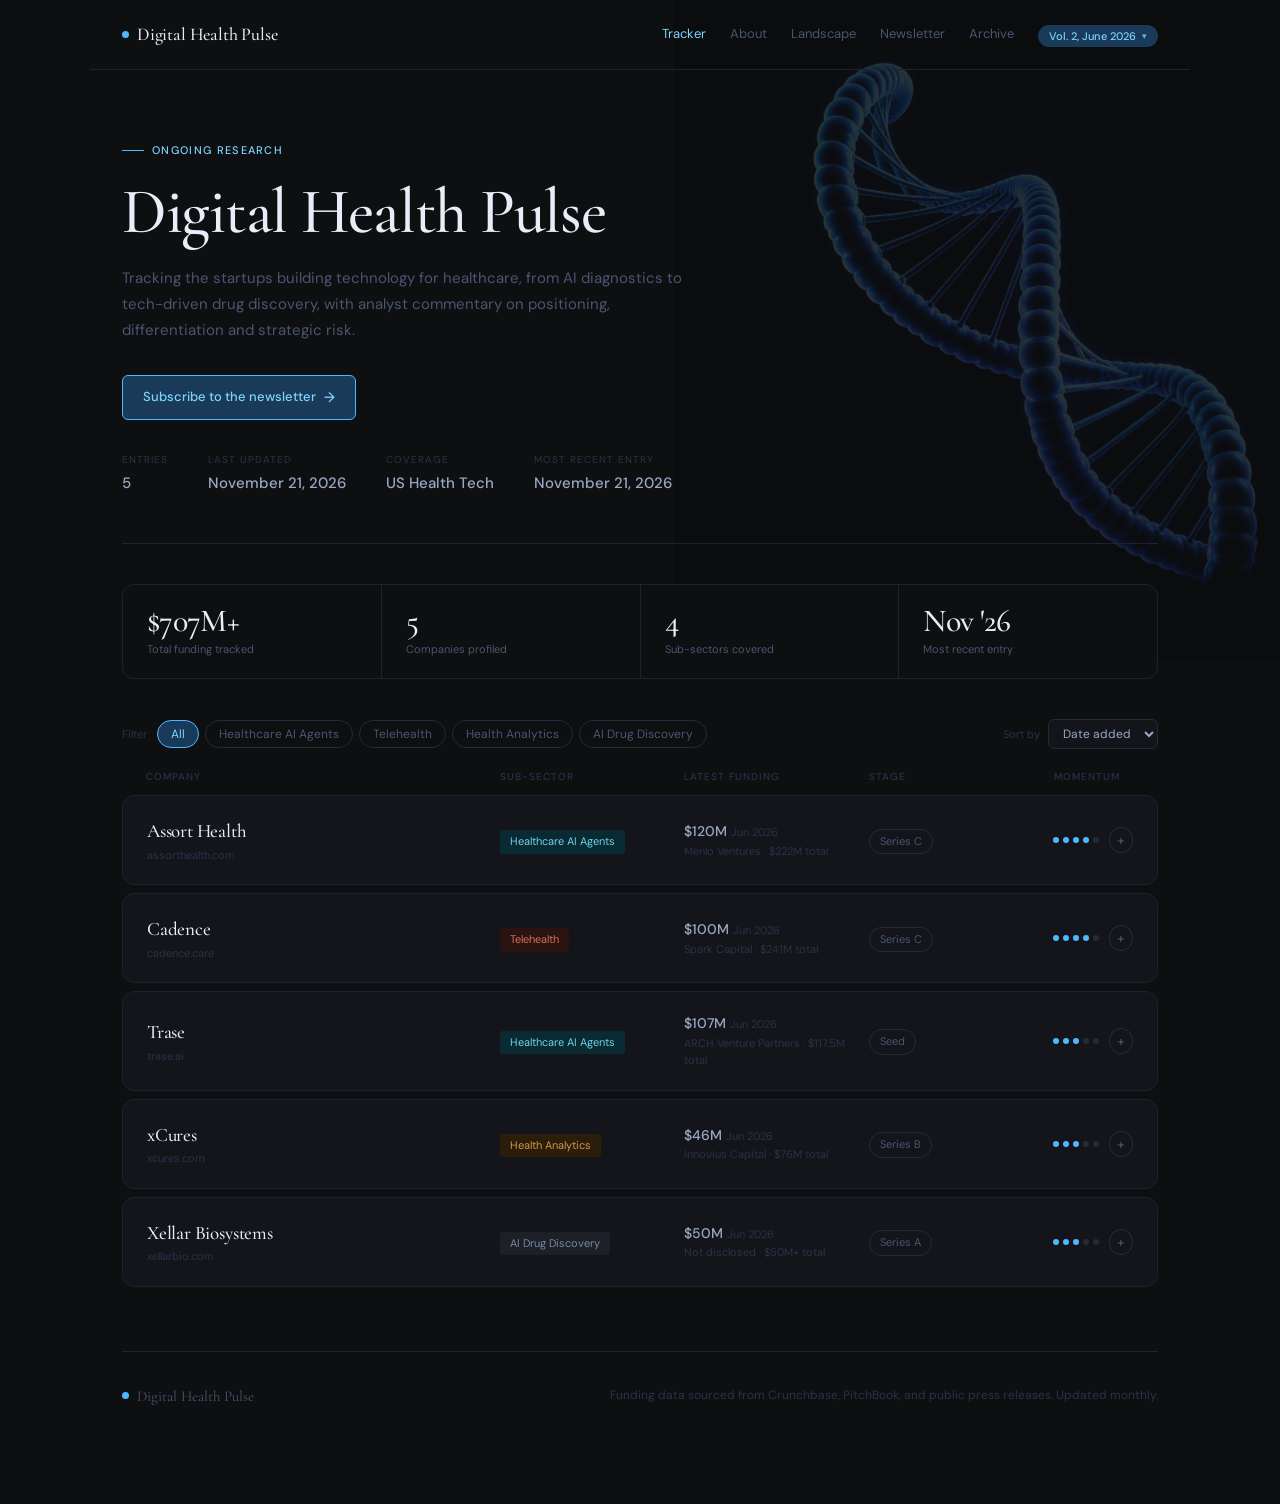
==== index.html @ 71523cc4 "Volume 2 (June 2026): five new companies, volume selector, Landscape updates - Adds Assort Health, C" ====
<!DOCTYPE html>
<html lang="en">
<head>
<meta charset="UTF-8">
<meta name="viewport" content="width=device-width, initial-scale=1.0">
<title>Digital Health Pulse</title>
<link href="https://fonts.googleapis.com/css2?family=Cormorant+Garamond:ital,wght@0,400;0,500;0,600;1,400;1,500&family=DM+Sans:ital,opsz,wght@0,9..40,300;0,9..40,400;0,9..40,500&display=swap" rel="stylesheet">
<style>
  *, *::before, *::after { box-sizing: border-box; margin: 0; padding: 0; }
  :root {
    --bg: #0e0f11; --bg2: #13151a; --bg3: #181b22;
    --border: #1e2230; --border2: #252a38;
    --ink: #e8edf8; --ink2: #9aa8c4; --ink3: #4a5570; --ink4: #2a3248;
    --neon: #4db8ff; --neon-dim: #1a3a5a; --neon-text: #7dd4ff;
    --r: 6px; --r-lg: 12px;
  }
  html { font-size: 16px; }
  body { font-family: 'DM Sans', sans-serif; background: var(--bg); color: var(--ink); line-height: 1.6; min-height: 100vh; }
  nav { display: flex; align-items: center; justify-content: space-between; padding: 1.25rem 2rem; max-width: 1100px; margin: 0 auto; border-bottom: 1px solid var(--border); }
  .nav-logo { font-family: 'Cormorant Garamond', serif; font-size: 18px; color: var(--ink); letter-spacing: -0.01em; display: flex; align-items: center; gap: 8px; text-decoration: none; font-weight: 500; }
  .nav-dot { width: 7px; height: 7px; border-radius: 50%; background: var(--neon); display: inline-block; }
  .nav-links { display: flex; gap: 1.5rem; align-items: center; }
  .nav-links a { font-size: 13px; color: var(--ink3); text-decoration: none; transition: color 0.15s; }
  .nav-links a:hover { color: var(--ink2); }
  .nav-links a.active { color: var(--neon-text); }
  .nav-badge { font-size: 11px; background: var(--neon-dim); color: var(--neon-text); padding: 3px 10px; border-radius: 20px; font-weight: 500; }
  .page { max-width: 1100px; margin: 0 auto; padding: 0 2rem 6rem; }
  .hero { padding: 4.5rem 0 3rem; border-bottom: 1px solid var(--border); margin-bottom: 2.5rem; }
  .hero-eyebrow { display: flex; align-items: center; gap: 8px; font-size: 11px; letter-spacing: 0.12em; text-transform: uppercase; color: var(--neon-text); font-weight: 500; margin-bottom: 1.25rem; }
  .hero-eyebrow-line { width: 22px; height: 1px; background: var(--neon); }
  .hero-title { font-family: 'Cormorant Garamond', serif; font-size: clamp(40px, 6vw, 64px); color: var(--ink); line-height: 1.02; letter-spacing: -0.02em; margin-bottom: 1.25rem; font-weight: 500; }
  .hero-desc { font-size: 15px; color: var(--ink3); max-width: 560px; line-height: 1.75; margin-bottom: 2rem; }
  .hero-meta { display: flex; gap: 2.5rem; flex-wrap: wrap; }
  .hero-meta-item { display: flex; flex-direction: column; gap: 3px; }
  .hero-meta-label { font-size: 10px; text-transform: uppercase; letter-spacing: 0.1em; color: var(--ink4); }
  .hero-meta-val { font-size: 15px; font-weight: 500; color: var(--ink2); }
  .stats-grid { display: grid; grid-template-columns: repeat(auto-fit, minmax(150px, 1fr)); gap: 1px; background: var(--border); border: 1px solid var(--border); border-radius: var(--r-lg); overflow: hidden; margin-bottom: 2.5rem; }
  .stat-card { background: var(--bg); padding: 1.25rem 1.5rem; }
  .stat-num { font-family: 'Cormorant Garamond', serif; font-size: 32px; color: var(--ink); letter-spacing: -0.02em; line-height: 1; margin-bottom: 4px; font-weight: 500; }
  .stat-lbl { font-size: 11px; color: var(--ink3); }
  .controls { display: flex; align-items: center; justify-content: space-between; flex-wrap: wrap; gap: 12px; margin-bottom: 1.25rem; }
  .filters { display: flex; gap: 6px; flex-wrap: wrap; align-items: center; }
  .filter-label { font-size: 11px; color: var(--ink4); margin-right: 4px; }
  .filter-btn { font-size: 12px; font-family: 'DM Sans', sans-serif; padding: 5px 13px; border-radius: 20px; border: 1px solid var(--border2); background: transparent; color: var(--ink3); cursor: pointer; transition: all 0.15s; }
  .filter-btn:hover { border-color: var(--ink3); color: var(--ink2); }
  .filter-btn.active { background: var(--neon-dim); border-color: var(--neon); color: var(--neon-text); }
  .sort-wrap { display: flex; align-items: center; gap: 8px; }
  .sort-label { font-size: 11px; color: var(--ink4); }
  select { font-size: 12px; font-family: 'DM Sans', sans-serif; padding: 5px 10px; border: 1px solid var(--border2); border-radius: var(--r); background: var(--bg2); color: var(--ink2); cursor: pointer; }
  .table-header { display: grid; grid-template-columns: 2fr 1fr 1fr 1fr 80px; gap: 1rem; padding: 0 1.5rem 10px; }
  .table-col-label { font-size: 10px; text-transform: uppercase; letter-spacing: 0.1em; color: var(--ink4); font-weight: 500; }
  .cards { display: flex; flex-direction: column; gap: 8px; }
  .card { background: var(--bg2); border: 1px solid var(--border); border-radius: var(--r-lg); overflow: hidden; transition: border-color 0.15s; }
  .card:hover { border-color: var(--border2); }
  .card-header { display: grid; grid-template-columns: 2fr 1fr 1fr 1fr 80px; gap: 1rem; padding: 1.25rem 1.5rem; cursor: pointer; align-items: center; }
  .company-name { font-family: 'Cormorant Garamond', serif; font-size: 19px; font-weight: 500; color: var(--ink); letter-spacing: -0.01em; }
  .company-url { font-size: 11px; color: var(--ink4); }
  .tag { display: inline-block; font-size: 11px; font-weight: 400; padding: 3px 10px; border-radius: 3px; }
  .tag-teal { background: #0f2a22; color: #4dc4a0; }
  .tag-blue { background: var(--neon-dim); color: var(--neon-text); }
  .tag-purple { background: #1e1535; color: #9878d8; }
  .tag-amber { background: #2a1e0a; color: #d4944a; }
  .tag-coral { background: #2a1210; color: #d4705a; }
  .tag-gray { background: #1e2028; color: #7888a8; }
  .tag-cyan { background: #0a2a33; color: #6fd3e3; }
  .vol-wrap { position: relative; }
  .vol-btn { font-family: 'DM Sans', sans-serif; border: 1px solid transparent; cursor: pointer; display: inline-flex; align-items: center; gap: 6px; }
  .vol-btn:hover { border-color: var(--neon); }
  .vol-caret { font-size: 9px; opacity: 0.8; }
  .vol-menu { display: none; position: absolute; right: 0; top: calc(100% + 8px); background: var(--bg2); border: 1px solid var(--border2); border-radius: var(--r-lg); padding: 6px; min-width: 200px; z-index: 20; box-shadow: 0 12px 30px rgba(0,0,0,0.45); }
  .vol-menu.open { display: block; }
  .vol-item { display: flex; justify-content: space-between; align-items: center; width: 100%; background: transparent; border: none; color: var(--ink2); font-family: 'DM Sans', sans-serif; font-size: 12px; padding: 8px 10px; border-radius: var(--r); cursor: pointer; text-align: left; }
  .vol-item:hover { background: var(--bg3); color: var(--ink); }
  .vol-item.active { color: var(--neon-text); }
  .vol-item-sub { font-size: 11px; color: var(--ink4); }
  .vol-note { font-size: 12px; color: var(--ink3); margin: -0.75rem 0 1.5rem; display: none; }
  .vol-note.show { display: block; }
  .funding-amount { font-size: 14px; font-weight: 500; color: var(--ink2); }
  .funding-total { font-size: 11px; color: var(--ink4); }
  .stage-pill { display: inline-block; font-size: 11px; padding: 3px 10px; border: 1px solid var(--border2); border-radius: 20px; color: var(--ink3); white-space: nowrap; }
  .score-dots { display: flex; gap: 4px; align-items: center; }
  .dot { width: 6px; height: 6px; border-radius: 50%; }
  .dot-on { background: var(--neon); }
  .dot-off { background: var(--border2); }
  .toggle-btn { width: 26px; height: 26px; border-radius: 50%; border: 1px solid var(--border2); background: transparent; cursor: pointer; display: flex; align-items: center; justify-content: center; transition: all 0.15s; font-size: 14px; color: var(--ink3); justify-self: end; font-family: 'DM Sans', sans-serif; }
  .toggle-btn:hover { background: var(--bg3); color: var(--ink); }
  .toggle-btn.open { background: var(--neon-dim); color: var(--neon-text); border-color: var(--neon); }
  .card-body { display: none; border-top: 1px solid var(--border); padding: 1.5rem; background: var(--bg3); }
  .card-body.open { display: block; }
  .card-body-inner { display: grid; grid-template-columns: 1fr 280px; gap: 2rem; }
  .take-label { font-size: 10px; text-transform: uppercase; letter-spacing: 0.1em; color: var(--ink4); font-weight: 500; margin-bottom: 10px; }
  .take-text { font-size: 14px; color: var(--ink3); line-height: 1.8; }
  .meta-grid { display: flex; flex-direction: column; gap: 12px; }
  .meta-row-item { display: flex; flex-direction: column; gap: 2px; }
  .meta-row-label { font-size: 10px; text-transform: uppercase; letter-spacing: 0.08em; color: var(--ink4); }
  .meta-row-val { font-size: 13px; color: var(--ink2); font-weight: 500; }
  .updated-chip { display: inline-flex; align-items: center; gap: 5px; font-size: 11px; color: var(--ink4); margin-top: 12px; }
  .updated-dot { width: 5px; height: 5px; border-radius: 50%; background: var(--neon); }
  footer { margin-top: 4rem; padding-top: 2rem; border-top: 1px solid var(--border); display: flex; justify-content: space-between; align-items: center; flex-wrap: wrap; gap: 1rem; }
  .footer-left { font-family: 'Cormorant Garamond', serif; font-size: 15px; color: var(--ink3); display: flex; align-items: center; gap: 8px; }
  .footer-right { font-size: 12px; color: var(--ink4); }
  @media (max-width: 720px) { .card-header { grid-template-columns: 1fr auto; } .hide-sm { display: none; } .table-header { display: none; } .card-body-inner { grid-template-columns: 1fr; } nav { padding: 1rem; } .page { padding: 0 1rem 4rem; } .hero { padding: 3rem 0 2.5rem; } }

  .page, nav { position: relative; z-index: 1; }

  

  .helix-bg {
    position: fixed;
    top: 50%;
    right: -80px;
    transform: translateY(-50%);
    width: 650px;
    height: 650px;
    opacity: 0.18;
    pointer-events: none;
    z-index: 0;
    animation: none; transform: translateY(-70%) translateX(-20px) scale(1.05);
  }
  .helix-bg img { width: 100%; height: 100%; object-fit: contain; }
  @keyframes helixFloat {
    0%   { transform: translateY(-50%) translateX(0px) scale(1); }
    25%  { transform: translateY(-70%) translateX(-20px) scale(1.05); }
    50%  { transform: translateY(-30%) translateX(10px) scale(0.96); }
    75%  { transform: translateY(-65%) translateX(-10px) scale(1.03); }
    100% { transform: translateY(-50%) translateX(0px) scale(1); }
  }
  .page, nav { position: relative; z-index: 1; }
  nav { z-index: 30; }
</style>
</head>
<body>
<div class="helix-bg"><img src="DHPlogo.png" alt=""></div>
<nav>
  <a href="index.html" class="nav-logo"><span class="nav-dot"></span>Digital Health Pulse</a>
  <div class="nav-links">
    <a href="index.html" class="active">Tracker</a>
    <a href="about.html">About</a>
    <a href="landscape.html">Landscape</a>
    <a href="newsletter.html">Newsletter</a><a href="#">Archive</a>
    <div class="vol-wrap">
      <button class="nav-badge vol-btn" id="vol-badge" onclick="toggleVolMenu(event)">Vol. 1, April 2026 <span class="vol-caret">&#9662;</span></button>
      <div class="vol-menu" id="vol-menu"></div>
    </div>
  </div>
</nav>
<div class="page">
  <div class="hero">
    <div class="hero-eyebrow"><span class="hero-eyebrow-line"></span>Ongoing research</div>
    <h1 class="hero-title">Digital Health Pulse</h1>
    <p class="vol-note" id="vol-note"></p>
    <p class="hero-desc">Tracking the startups building technology for healthcare, from AI diagnostics to tech-driven drug discovery, with analyst commentary on positioning, differentiation and strategic risk.</p>
    <a href="newsletter.html" style="display:inline-flex;align-items:center;gap:8px;background:var(--neon-dim);color:var(--neon-text);font-size:13px;font-weight:500;padding:10px 20px;border-radius:6px;text-decoration:none;border:1px solid var(--neon);margin-bottom:2rem;transition:opacity 0.15s;" onmouseover="this.style.opacity=0.85" onmouseout="this.style.opacity=1">Subscribe to the newsletter <span style="font-size:14px;">→</span></a>
  <div class="hero-meta">
      <div class="hero-meta-item"><span class="hero-meta-label">Entries</span><span class="hero-meta-val" id="hero-count">5</span></div>
      <div class="hero-meta-item"><span class="hero-meta-label">Last updated</span><span class="hero-meta-val" id="hero-updated">April 12, 2026</span></div>
      <div class="hero-meta-item"><span class="hero-meta-label">Coverage</span><span class="hero-meta-val" id="hero-coverage">US Health Tech</span></div>
      <div class="hero-meta-item"><span class="hero-meta-label">Most recent entry</span><span class="hero-meta-val" id="hero-recent">April 12, 2026</span></div>
    </div>
  </div>
  <div class="stats-grid">
    <div class="stat-card"><div class="stat-num" id="stat-funding">$1.9B+</div><div class="stat-lbl">Total funding tracked</div></div>
    <div class="stat-card"><div class="stat-num" id="stat-count">5</div><div class="stat-lbl">Companies profiled</div></div>
    <div class="stat-card"><div class="stat-num" id="stat-sectors">5</div><div class="stat-lbl">Sub-sectors covered</div></div>
    <div class="stat-card"><div class="stat-num" id="stat-recent">Apr '26</div><div class="stat-lbl">Most recent entry</div></div>
  </div>
  <div class="controls">
    <div class="filters">
      <span class="filter-label">Filter</span>
      <button class="filter-btn active" onclick="filterBy('all',this)">All</button>
    </div>
    <div class="sort-wrap">
      <span class="sort-label">Sort by</span>
      <select onchange="sortBy(this.value)">
        <option value="default">Date added</option>
        <option value="score">Momentum</option>
        <option value="name">Name</option>
      </select>
    </div>
  </div>
  <div class="table-header">
    <span class="table-col-label">Company</span>
    <span class="table-col-label">Sub-sector</span>
    <span class="table-col-label">Latest funding</span>
    <span class="table-col-label">Stage</span>
    <span class="table-col-label">Momentum</span>
  </div>
  <div class="cards" id="cards-container"></div>
  <footer>
    <div class="footer-left"><span class="nav-dot"></span>Digital Health Pulse</div>
    <div class="footer-right">Funding data sourced from Crunchbase, PitchBook, and public press releases. Updated monthly.</div>
  </footer>
</div>
<script>
// Company data now lives in companies.json, so updates only touch that file.
let allCompanies = [];
let companies = [];
let filtered = [];
let volumes = [];
let currentVol = null;
function parseMoney(s){ const m=String(s).match(/([\d.]+)\s*([MB])/i); if(!m) return 0; return parseFloat(m[1])*(m[2].toUpperCase()==='B'?1000:1); }
function fmtMoney(mil){ return mil>=1000 ? '$'+(mil/1000).toFixed(1)+'B' : '$'+Math.round(mil)+'M'; }
function scoreToDots(s){ return s>5 ? Math.round(s/20) : s; }
function normScore(s){ return s>5 ? s : s*20; }
function scoreLabel(s){ return s>5 ? s+' / 100' : s+' / 5'; }
function dots(s){ const n=scoreToDots(s); return Array.from({length:5},(_,i)=>`<div class="dot ${i<n?'dot-on':'dot-off'}"></div>`).join(''); }
function renderCards(data){
  const container = document.getElementById('cards-container');
  container.innerHTML = '';
  data.forEach((c,i)=>{
    const card = document.createElement('div'); card.className='card';
    card.innerHTML=`
      <div class="card-header" onclick="toggleCard(${i})">
        <div><div class="company-name">${c.name}</div><div class="company-url">${c.url}</div></div>
        <div><span class="tag ${c.tagClass}">${c.sector}</span></div>
        <div class="hide-sm"><div class="funding-amount">${c.funding} <span style="font-size:11px;font-weight:400;color:var(--ink4)">${c.fundingDate}</span></div><div class="funding-total">${c.leadInvestor} · ${c.totalRaised} total</div></div>
        <div class="hide-sm"><span class="stage-pill">${c.stage}</span></div>
        <div style="display:flex;align-items:center;justify-content:flex-end;gap:10px;">
          <div class="score-dots hide-sm">${dots(c.score)}</div>
          <button class="toggle-btn" id="btn-${i}">+</button>
        </div>
      </div>
      <div class="card-body" id="body-${i}">
        <div class="card-body-inner">
          <div>
            <div class="take-label">Analyst take</div>
            <p class="take-text">${c.take}</p>
            <div class="updated-chip"><div class="updated-dot"></div>${(()=>{const v=volumes.find(x=>x.number===c.volume);return v?`Vol. ${v.number}, ${v.label}`:"";})()}</div>
          </div>
          <div class="meta-grid">
            <div class="meta-row-item"><span class="meta-row-label">Sub-sector</span><span class="meta-row-val">${c.sector}</span></div>
            <div class="meta-row-item"><span class="meta-row-label">Stage</span><span class="meta-row-val">${c.stage}</span></div>
            <div class="meta-row-item"><span class="meta-row-label">Latest round</span><span class="meta-row-val">${c.funding}, ${c.fundingDate}</span></div>
            <div class="meta-row-item"><span class="meta-row-label">Total raised</span><span class="meta-row-val">${c.totalRaised}</span></div>
            <div class="meta-row-item"><span class="meta-row-label">Lead investor</span><span class="meta-row-val">${c.leadInvestor}</span></div>
            <div class="meta-row-item"><span class="meta-row-label">Business model</span><span class="meta-row-val">${c.model}</span></div>
            <div class="meta-row-item"><span class="meta-row-label">Momentum score</span><span class="meta-row-val">${scoreLabel(c.score)}</span></div>
          </div>
        </div>
      </div>`;
    container.appendChild(card);
  });
  document.getElementById('hero-count').textContent = companies.length;
  document.getElementById('stat-count').textContent = companies.length;
}
function toggleCard(i){
  const body=document.getElementById(`body-${i}`), btn=document.getElementById(`btn-${i}`);
  const open=body.classList.toggle('open');
  btn.classList.toggle('open',open); btn.textContent=open?'×':'+';
}
function filterBy(sector,el){
  document.querySelectorAll('.filter-btn').forEach(b=>b.classList.remove('active'));
  el.classList.add('active');
  filtered=sector==='all'?[...companies]:companies.filter(c=>c.sector===sector);
  renderCards(filtered);
}
function sortBy(val){
  const copy=[...filtered];
  if(val==='score') copy.sort((a,b)=>normScore(b.score)-normScore(a.score));
  else if(val==='name') copy.sort((a,b)=>a.name.localeCompare(b.name));
  renderCards(copy);
}
function buildFilters(){
  const wrap=document.querySelector('.filters');
  wrap.querySelectorAll('.filter-btn').forEach((b,i)=>{ if(i>0) b.remove(); else b.classList.add('active'); });
  [...new Set(companies.map(c=>c.sector))].forEach(s=>{
    const b=document.createElement('button'); b.className='filter-btn'; b.textContent=s;
    b.onclick=()=>filterBy(s,b); wrap.appendChild(b);
  });
}
function fmtDate(d,opts){ return d.toLocaleDateString('en-US',opts); }
function updateStats(){
  const recent=companies.map(c=>c.added).filter(Boolean).map(d=>new Date(d)).sort((a,b)=>b-a)[0];
  if(recent){
    document.getElementById('hero-recent').textContent=fmtDate(recent,{month:'long',day:'numeric',year:'numeric'});
    document.getElementById('stat-recent').textContent=fmtDate(recent,{month:'short'})+" '"+String(recent.getFullYear()).slice(2);
  }
  document.getElementById('stat-funding').textContent=fmtMoney(companies.reduce((t,c)=>t+parseMoney(c.totalRaised),0))+'+';
  document.getElementById('stat-sectors').textContent=new Set(companies.map(c=>c.sector)).size;
}
function volLabel(v){ return v ? `Vol. ${v.number}, ${v.label}` : 'All volumes'; }
function buildVolMenu(){
  const menu=document.getElementById('vol-menu'); menu.innerHTML='';
  [...volumes].reverse().concat([null]).forEach(v=>{
    const n=v?v.number:'all';
    const count=v?allCompanies.filter(c=>c.volume===v.number).length:allCompanies.length;
    const b=document.createElement('button');
    b.className='vol-item'+((currentVol===n)?' active':'');
    b.innerHTML=`<span>${volLabel(v)}</span><span class="vol-item-sub">${count} ${count===1?'company':'companies'}</span>`;
    b.onclick=()=>{ setVolume(n); menu.classList.remove('open'); };
    menu.appendChild(b);
  });
}
function toggleVolMenu(e){ e.stopPropagation(); document.getElementById('vol-menu').classList.toggle('open'); }
document.addEventListener('click',()=>{ const m=document.getElementById('vol-menu'); if(m) m.classList.remove('open'); });
function setVolume(n){
  currentVol=n;
  const v=volumes.find(x=>x.number===n);
  companies = n==='all' ? [...allCompanies] : allCompanies.filter(c=>c.volume===n);
  filtered=[...companies];
  document.getElementById('vol-badge').innerHTML=`${volLabel(v)} <span class="vol-caret">&#9662;</span>`;
  const note=document.getElementById('vol-note');
  if(v && v.note){ note.textContent=v.note; note.classList.add('show'); } else { note.textContent=''; note.classList.remove('show'); }
  try{ history.replaceState(null,'',n==='all'?'?vol=all':`?vol=${n}`); }catch(e){}
  document.querySelector('.sort-wrap select').value='default';
  buildFilters(); buildVolMenu(); updateStats(); renderCards(companies);
}
fetch('companies.json').then(r=>r.json()).then(data=>{
  allCompanies=data.companies.map(c=>({...c,volume:c.volume||1}));
  const m=data.meta||{};
  volumes=(m.volumes&&m.volumes.length)?m.volumes:[{number:1,label:'April 2026'}];
  if(m.lastUpdated) document.getElementById('hero-updated').textContent=m.lastUpdated;
  if(m.coverage) document.getElementById('hero-coverage').textContent=m.coverage;
  const q=new URLSearchParams(location.search).get('vol');
  const latest=volumes[volumes.length-1].number;
  let start = q==='all' ? 'all' : (volumes.some(v=>String(v.number)===q) ? Number(q) : latest);
  setVolume(start);
});
</script>
</body>
</html>
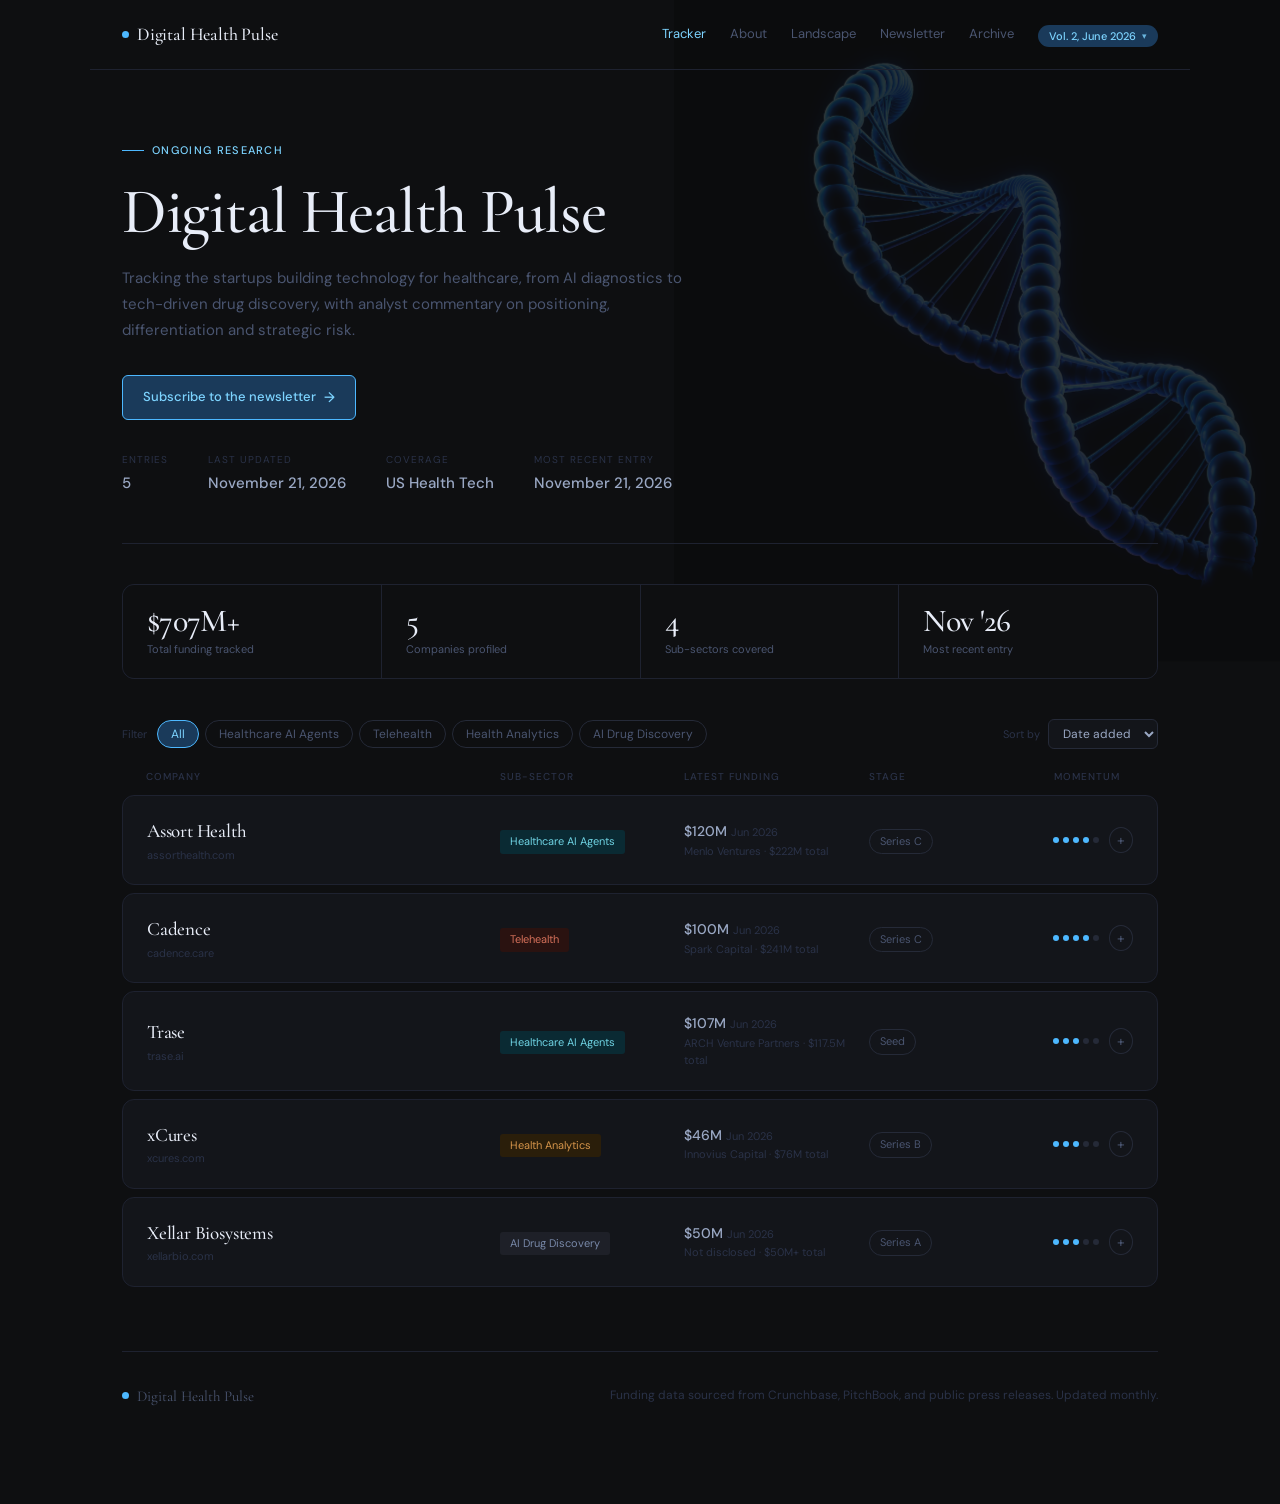
==== commit 885ad893: "Add heat map intro animation to the homepage Plays once per visit (about 2 seconds), click to skip, " ====
--- a/index.html
+++ b/index.html
@@ -127,9 +127,20 @@
   }
   .page, nav { position: relative; z-index: 1; }
   nav { z-index: 30; }
+  /* Heat map intro: plays once per visit */
+  #intro { position: fixed; inset: 0; background: #06070a; display: flex; align-items: center; justify-content: center; transition: opacity 0.5s ease; z-index: 100; cursor: pointer; }
+  #intro.done { opacity: 0; pointer-events: none; }
+  #heat { position: absolute; inset: 0; width: 100%; height: 100%; }
+  #word { position: relative; font-family: 'Cormorant Garamond', Georgia, serif; font-size: clamp(30px, 4vw, 44px); font-weight: 500; white-space: nowrap; color: #f4efe6; letter-spacing: 0.01em; opacity: 0; transition: opacity 0.25s ease; }
+  #skip { position: absolute; bottom: 22px; right: 26px; font: 12px/1 system-ui, sans-serif; color: rgba(255,255,255,0.35); }
 </style>
 </head>
 <body>
+<div id="intro" aria-hidden="true">
+  <canvas id="heat"></canvas>
+  <div id="word">Digital Health Pulse</div>
+  <div id="skip">Click to skip</div>
+</div>
 <div class="helix-bg"><img src="DHPlogo.png" alt=""></div>
 <nav>
   <a href="index.html" class="nav-logo"><span class="nav-dot"></span>Digital Health Pulse</a>
@@ -317,5 +328,108 @@
   setVolume(start);
 });
 </script>
+<script>
+(function(){
+  const intro = document.getElementById('intro');
+  const canvas = document.getElementById('heat');
+  const word = document.getElementById('word');
+  const ctx = canvas.getContext('2d');
+  const DURATION = 2.2;          // seconds of heat animation
+  const SPACING = 7;             // dot grid spacing in px
+  let W, H, dpr;
+
+  function resize(){
+    dpr = Math.min(window.devicePixelRatio || 1, 2);
+    W = canvas.clientWidth; H = canvas.clientHeight;
+    canvas.width = W * dpr; canvas.height = H * dpr;
+    ctx.setTransform(dpr, 0, 0, dpr, 0, 0);
+  }
+
+  // thermal colour ramp: navy -> blue -> teal -> orange -> peach
+  const stops = [
+    [0.00, [10, 12, 22]],
+    [0.25, [24, 60, 170]],
+    [0.45, [40, 150, 190]],
+    [0.62, [120, 150, 110]],
+    [0.78, [235, 120, 55]],
+    [1.00, [255, 196, 150]]
+  ];
+  function ramp(h){
+    h = Math.max(0, Math.min(1, h));
+    for (let i = 1; i < stops.length; i++){
+      if (h <= stops[i][0]){
+        const [a, ca] = stops[i-1], [b, cb] = stops[i];
+        const t = (h - a) / (b - a);
+        return [ca[0] + (cb[0]-ca[0])*t, ca[1] + (cb[1]-ca[1])*t, ca[2] + (cb[2]-ca[2])*t];
+      }
+    }
+    return stops[stops.length-1][1];
+  }
+
+  const easeOut = t => 1 - Math.pow(1 - t, 3);
+  const easeInOut = t => t < 0.5 ? 4*t*t*t : 1 - Math.pow(-2*t + 2, 3) / 2;
+
+  function draw(t){
+    const p = Math.min(t / DURATION, 1);
+    const cx = W / 2, cy = H / 2;
+    const maxR = Math.hypot(W, H) * 0.75;
+    // radius: brief glowing dot, then a fast ease-out expansion past the edges
+    const grow = p < 0.14 ? 0 : easeInOut((p - 0.14) / 0.86);
+    const R = 10 + grow * maxR;
+    const thick = 22 + R * 0.28;
+    const intensity = Math.min(1, p / 0.06) * (1 - Math.max(0, (p - 0.85) / 0.15) * 0.6);
+
+    ctx.fillStyle = '#06070a';
+    ctx.fillRect(0, 0, W, H);
+    const r = SPACING * 0.36;
+    for (let y = SPACING / 2; y < H; y += SPACING){
+      for (let x = SPACING / 2; x < W; x += SPACING){
+        const dx = x - cx, dy = y - cy;
+        const d = Math.hypot(dx, dy);
+        const a = Math.atan2(dy, dx);
+        // wobble the ring so it reads as an organic heat shape, not a perfect circle
+        const wob = 1 + 0.08 * Math.sin(3*a + t*2.1) + 0.045 * Math.sin(5*a - t*3.3) + 0.025 * Math.sin(9*a + t*1.7);
+        const rr = R * wob;
+        const z = (d - rr) / thick;
+        let h = Math.exp(-z*z) * intensity;
+        // the outer side of the ring cools toward blue, the inner side stays warm
+        if (z > 0) h *= 0.72;
+        if (h < 0.035) { ctx.fillStyle = 'rgb(16,18,28)'; }
+        else { const c = ramp(h); ctx.fillStyle = `rgb(${c[0]|0},${c[1]|0},${c[2]|0})`; }
+        ctx.beginPath(); ctx.arc(x, y, r, 0, Math.PI * 2); ctx.fill();
+      }
+    }
+    word.style.opacity = (p > 0.24 && p < 0.9) ? 1 : 0;
+  }
+
+  function finish(){
+    intro.classList.add('done');
+    try { sessionStorage.setItem('dhpIntroSeen', '1'); } catch(e) {}
+    setTimeout(() => intro.remove(), 600);
+  }
+
+  // expose a frame renderer for previews; normal visitors use the live loop below
+  window.__renderIntroAt = t => { resize(); draw(t); };
+
+  let seen = false;
+  try { seen = sessionStorage.getItem('dhpIntroSeen') === '1'; } catch(e) {}
+  const reduce = window.matchMedia && window.matchMedia('(prefers-reduced-motion: reduce)').matches;
+  if (window.__previewMode) { resize(); return; }
+  if (seen || reduce) { intro.remove(); return; }
+
+  resize();
+  window.addEventListener('resize', resize);
+  intro.addEventListener('click', finish);
+  let start = null;
+  function frame(ts){
+    if (!document.body.contains(intro)) return;
+    if (start === null) start = ts;
+    const t = (ts - start) / 1000;
+    draw(t);
+    if (t < DURATION) requestAnimationFrame(frame); else finish();
+  }
+  requestAnimationFrame(frame);
+})();
+</script>
 </body>
 </html>
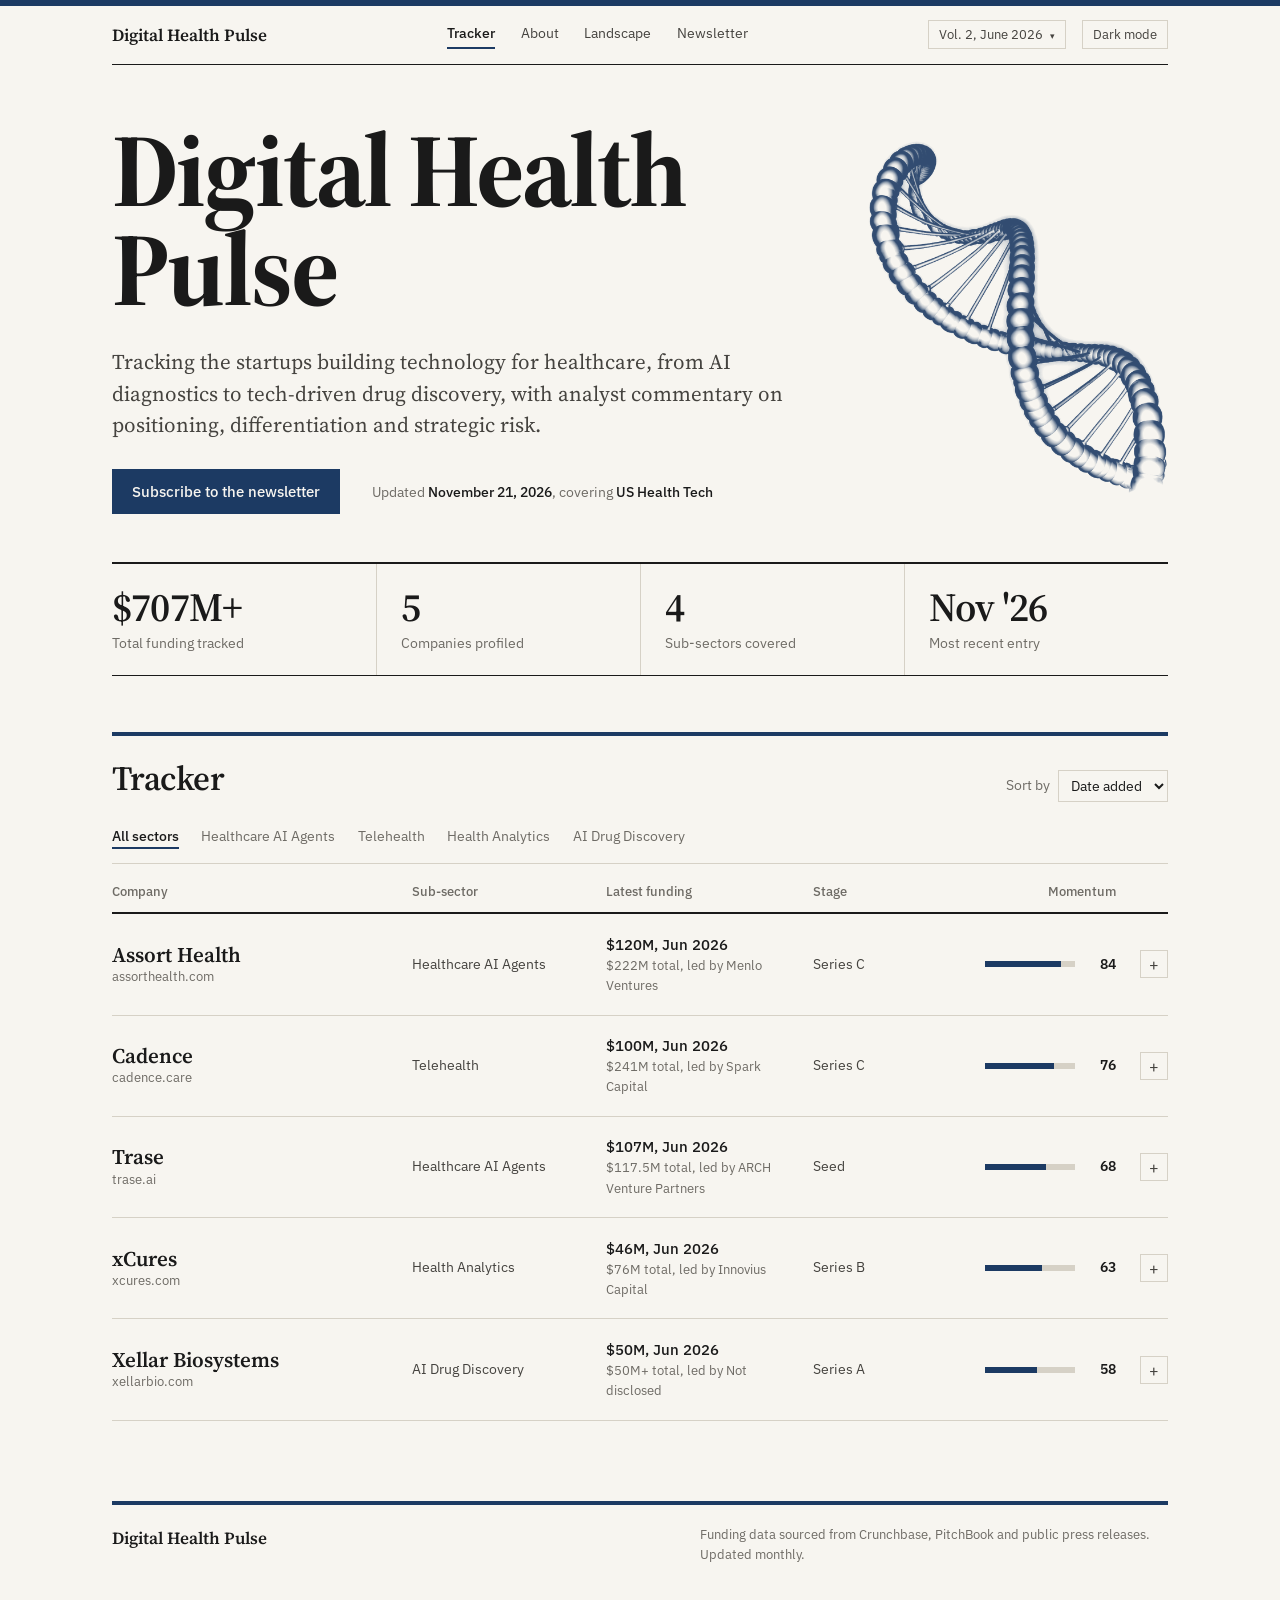
==== commit 52e548a7: "Redesign homepage: editorial print layout, light/dark modes, navy helix Co-Authored-By: Claude Opus " ====
--- a/index.html
+++ b/index.html
@@ -4,265 +4,299 @@
 <meta charset="UTF-8">
 <meta name="viewport" content="width=device-width, initial-scale=1.0">
 <title>Digital Health Pulse</title>
-<link href="https://fonts.googleapis.com/css2?family=Cormorant+Garamond:ital,wght@0,400;0,500;0,600;1,400;1,500&family=DM+Sans:ital,opsz,wght@0,9..40,300;0,9..40,400;0,9..40,500&display=swap" rel="stylesheet">
+<script>
+  // Apply the saved theme before the page paints, so there is no flash.
+  (function(){ try { var t = localStorage.getItem('dhpTheme'); if (t) document.documentElement.setAttribute('data-theme', t); } catch(e) {} })();
+</script>
+<link rel="preconnect" href="https://fonts.googleapis.com">
+<link rel="preconnect" href="https://fonts.gstatic.com" crossorigin>
+<link href="https://fonts.googleapis.com/css2?family=IBM+Plex+Sans:ital,wght@0,400;0,500;0,600;1,400&family=Source+Serif+4:ital,opsz,wght@0,8..60,400;0,8..60,600;0,8..60,700;1,8..60,400&display=swap" rel="stylesheet">
 <style>
   *, *::before, *::after { box-sizing: border-box; margin: 0; padding: 0; }
+
+  /* Light mode: paper and navy ink */
   :root {
-    --bg: #0e0f11; --bg2: #13151a; --bg3: #181b22;
-    --border: #1e2230; --border2: #252a38;
-    --ink: #e8edf8; --ink2: #9aa8c4; --ink3: #4a5570; --ink4: #2a3248;
-    --neon: #4db8ff; --neon-dim: #1a3a5a; --neon-text: #7dd4ff;
-    --r: 6px; --r-lg: 12px;
-  }
+    --paper: #F7F5F0;
+    --paper-2: #EFECE4;
+    --ink: #1A1A1A;
+    --ink-2: #45433F;
+    --ink-3: #6E6B65;
+    --rule: #D6D1C6;
+    --navy: #1C3A63;
+    --serif: 'Source Serif 4', Georgia, serif;
+    --sans: 'IBM Plex Sans', 'Helvetica Neue', Arial, sans-serif;
+    color-scheme: light;
+  }
+  /* Dark mode: graphite and soft navy */
+  :root[data-theme="dark"] {
+    --paper: #141414; --paper-2: #1C1C1C;
+    --ink: #EDEBE6; --ink-2: #C2BFB8; --ink-3: #8A8780;
+    --rule: #2F2F2F; --navy: #8FB0DA;
+    color-scheme: dark;
+  }
+  @media (prefers-color-scheme: dark) {
+    :root:not([data-theme="light"]) {
+      --paper: #141414; --paper-2: #1C1C1C;
+      --ink: #EDEBE6; --ink-2: #C2BFB8; --ink-3: #8A8780;
+      --rule: #2F2F2F; --navy: #8FB0DA;
+      color-scheme: dark;
+    }
+  }
+
   html { font-size: 16px; }
-  body { font-family: 'DM Sans', sans-serif; background: var(--bg); color: var(--ink); line-height: 1.6; min-height: 100vh; }
-  nav { display: flex; align-items: center; justify-content: space-between; padding: 1.25rem 2rem; max-width: 1100px; margin: 0 auto; border-bottom: 1px solid var(--border); }
-  .nav-logo { font-family: 'Cormorant Garamond', serif; font-size: 18px; color: var(--ink); letter-spacing: -0.01em; display: flex; align-items: center; gap: 8px; text-decoration: none; font-weight: 500; }
-  .nav-dot { width: 7px; height: 7px; border-radius: 50%; background: var(--neon); display: inline-block; }
-  .nav-links { display: flex; gap: 1.5rem; align-items: center; }
-  .nav-links a { font-size: 13px; color: var(--ink3); text-decoration: none; transition: color 0.15s; }
-  .nav-links a:hover { color: var(--ink2); }
-  .nav-links a.active { color: var(--neon-text); }
-  .nav-badge { font-size: 11px; background: var(--neon-dim); color: var(--neon-text); padding: 3px 10px; border-radius: 20px; font-weight: 500; }
-  .page { max-width: 1100px; margin: 0 auto; padding: 0 2rem 6rem; }
-  .hero { padding: 4.5rem 0 3rem; border-bottom: 1px solid var(--border); margin-bottom: 2.5rem; }
-  .hero-eyebrow { display: flex; align-items: center; gap: 8px; font-size: 11px; letter-spacing: 0.12em; text-transform: uppercase; color: var(--neon-text); font-weight: 500; margin-bottom: 1.25rem; }
-  .hero-eyebrow-line { width: 22px; height: 1px; background: var(--neon); }
-  .hero-title { font-family: 'Cormorant Garamond', serif; font-size: clamp(40px, 6vw, 64px); color: var(--ink); line-height: 1.02; letter-spacing: -0.02em; margin-bottom: 1.25rem; font-weight: 500; }
-  .hero-desc { font-size: 15px; color: var(--ink3); max-width: 560px; line-height: 1.75; margin-bottom: 2rem; }
-  .hero-meta { display: flex; gap: 2.5rem; flex-wrap: wrap; }
-  .hero-meta-item { display: flex; flex-direction: column; gap: 3px; }
-  .hero-meta-label { font-size: 10px; text-transform: uppercase; letter-spacing: 0.1em; color: var(--ink4); }
-  .hero-meta-val { font-size: 15px; font-weight: 500; color: var(--ink2); }
-  .stats-grid { display: grid; grid-template-columns: repeat(auto-fit, minmax(150px, 1fr)); gap: 1px; background: var(--border); border: 1px solid var(--border); border-radius: var(--r-lg); overflow: hidden; margin-bottom: 2.5rem; }
-  .stat-card { background: var(--bg); padding: 1.25rem 1.5rem; }
-  .stat-num { font-family: 'Cormorant Garamond', serif; font-size: 32px; color: var(--ink); letter-spacing: -0.02em; line-height: 1; margin-bottom: 4px; font-weight: 500; }
-  .stat-lbl { font-size: 11px; color: var(--ink3); }
-  .controls { display: flex; align-items: center; justify-content: space-between; flex-wrap: wrap; gap: 12px; margin-bottom: 1.25rem; }
-  .filters { display: flex; gap: 6px; flex-wrap: wrap; align-items: center; }
-  .filter-label { font-size: 11px; color: var(--ink4); margin-right: 4px; }
-  .filter-btn { font-size: 12px; font-family: 'DM Sans', sans-serif; padding: 5px 13px; border-radius: 20px; border: 1px solid var(--border2); background: transparent; color: var(--ink3); cursor: pointer; transition: all 0.15s; }
-  .filter-btn:hover { border-color: var(--ink3); color: var(--ink2); }
-  .filter-btn.active { background: var(--neon-dim); border-color: var(--neon); color: var(--neon-text); }
-  .sort-wrap { display: flex; align-items: center; gap: 8px; }
-  .sort-label { font-size: 11px; color: var(--ink4); }
-  select { font-size: 12px; font-family: 'DM Sans', sans-serif; padding: 5px 10px; border: 1px solid var(--border2); border-radius: var(--r); background: var(--bg2); color: var(--ink2); cursor: pointer; }
-  .table-header { display: grid; grid-template-columns: 2fr 1fr 1fr 1fr 80px; gap: 1rem; padding: 0 1.5rem 10px; }
-  .table-col-label { font-size: 10px; text-transform: uppercase; letter-spacing: 0.1em; color: var(--ink4); font-weight: 500; }
-  .cards { display: flex; flex-direction: column; gap: 8px; }
-  .card { background: var(--bg2); border: 1px solid var(--border); border-radius: var(--r-lg); overflow: hidden; transition: border-color 0.15s; }
-  .card:hover { border-color: var(--border2); }
-  .card-header { display: grid; grid-template-columns: 2fr 1fr 1fr 1fr 80px; gap: 1rem; padding: 1.25rem 1.5rem; cursor: pointer; align-items: center; }
-  .company-name { font-family: 'Cormorant Garamond', serif; font-size: 19px; font-weight: 500; color: var(--ink); letter-spacing: -0.01em; }
-  .company-url { font-size: 11px; color: var(--ink4); }
-  .tag { display: inline-block; font-size: 11px; font-weight: 400; padding: 3px 10px; border-radius: 3px; }
-  .tag-teal { background: #0f2a22; color: #4dc4a0; }
-  .tag-blue { background: var(--neon-dim); color: var(--neon-text); }
-  .tag-purple { background: #1e1535; color: #9878d8; }
-  .tag-amber { background: #2a1e0a; color: #d4944a; }
-  .tag-coral { background: #2a1210; color: #d4705a; }
-  .tag-gray { background: #1e2028; color: #7888a8; }
-  .tag-cyan { background: #0a2a33; color: #6fd3e3; }
+  body { font-family: var(--sans); background: var(--paper); color: var(--ink); line-height: 1.55; font-variant-numeric: tabular-nums; -webkit-font-smoothing: antialiased; }
+  a { color: inherit; }
+  :focus-visible { outline: 2px solid var(--navy); outline-offset: 3px; }
+  .wrap { max-width: 1120px; margin: 0 auto; padding: 0 2rem; }
+
+  /* Masthead */
+  .masthead { border-top: 6px solid var(--navy); }
+  .topbar { display: flex; align-items: center; justify-content: space-between; gap: 1.5rem; padding: 0.9rem 0; border-bottom: 1px solid var(--ink); flex-wrap: wrap; }
+  .topbar-name { font-family: var(--serif); font-weight: 600; font-size: 17px; text-decoration: none; }
+  .nav { display: flex; align-items: center; gap: 1.6rem; flex-wrap: wrap; }
+  .nav a { font-size: 14px; color: var(--ink-2); text-decoration: none; padding: 2px 0; border-bottom: 2px solid transparent; }
+  .nav a:hover { color: var(--ink); }
+  .nav a.active { color: var(--ink); border-bottom-color: var(--navy); font-weight: 500; }
+  .tools { display: flex; align-items: center; gap: 1rem; }
+  .tool-btn { font-family: var(--sans); font-size: 13px; color: var(--ink-2); background: none; border: 1px solid var(--rule); padding: 5px 10px; cursor: pointer; }
+  .tool-btn:hover { border-color: var(--ink); color: var(--ink); }
+
+  /* Volume picker */
   .vol-wrap { position: relative; }
-  .vol-btn { font-family: 'DM Sans', sans-serif; border: 1px solid transparent; cursor: pointer; display: inline-flex; align-items: center; gap: 6px; }
-  .vol-btn:hover { border-color: var(--neon); }
-  .vol-caret { font-size: 9px; opacity: 0.8; }
-  .vol-menu { display: none; position: absolute; right: 0; top: calc(100% + 8px); background: var(--bg2); border: 1px solid var(--border2); border-radius: var(--r-lg); padding: 6px; min-width: 200px; z-index: 20; box-shadow: 0 12px 30px rgba(0,0,0,0.45); }
+  .vol-caret { font-size: 9px; margin-left: 4px; }
+  .vol-menu { display: none; position: absolute; right: 0; top: calc(100% + 6px); background: var(--paper); border: 1px solid var(--ink); border-top: 3px solid var(--navy); min-width: 220px; z-index: 20; }
   .vol-menu.open { display: block; }
-  .vol-item { display: flex; justify-content: space-between; align-items: center; width: 100%; background: transparent; border: none; color: var(--ink2); font-family: 'DM Sans', sans-serif; font-size: 12px; padding: 8px 10px; border-radius: var(--r); cursor: pointer; text-align: left; }
-  .vol-item:hover { background: var(--bg3); color: var(--ink); }
-  .vol-item.active { color: var(--neon-text); }
-  .vol-item-sub { font-size: 11px; color: var(--ink4); }
-  .vol-note { font-size: 12px; color: var(--ink3); margin: -0.75rem 0 1.5rem; display: none; }
+  .vol-item { display: flex; justify-content: space-between; width: 100%; background: none; border: none; border-bottom: 1px solid var(--rule); color: var(--ink); font-family: var(--sans); font-size: 13px; padding: 10px 12px; cursor: pointer; text-align: left; }
+  .vol-item:last-child { border-bottom: none; }
+  .vol-item:hover { background: var(--paper-2); }
+  .vol-item.active { color: var(--navy); font-weight: 600; }
+  .vol-item-sub { color: var(--ink-3); font-weight: 400; }
+
+  /* Nameplate hero */
+  .hero { display: grid; grid-template-columns: minmax(0, 1fr) 300px; gap: 3rem; align-items: center; padding: 3.5rem 0 3rem; }
+  .nameplate { font-family: var(--serif); font-weight: 700; font-size: clamp(52px, 8.4vw, 104px); line-height: 0.95; letter-spacing: -0.025em; margin-bottom: 1.75rem; }
+  .hero-desc { font-family: var(--serif); font-size: 21px; line-height: 1.5; color: var(--ink-2); max-width: 34em; margin-bottom: 1.75rem; }
+  .vol-note { font-size: 15px; color: var(--ink-2); border-left: 3px solid var(--navy); padding-left: 12px; margin-bottom: 1.5rem; display: none; max-width: 40em; }
   .vol-note.show { display: block; }
-  .funding-amount { font-size: 14px; font-weight: 500; color: var(--ink2); }
-  .funding-total { font-size: 11px; color: var(--ink4); }
-  .stage-pill { display: inline-block; font-size: 11px; padding: 3px 10px; border: 1px solid var(--border2); border-radius: 20px; color: var(--ink3); white-space: nowrap; }
-  .score-dots { display: flex; gap: 4px; align-items: center; }
-  .dot { width: 6px; height: 6px; border-radius: 50%; }
-  .dot-on { background: var(--neon); }
-  .dot-off { background: var(--border2); }
-  .toggle-btn { width: 26px; height: 26px; border-radius: 50%; border: 1px solid var(--border2); background: transparent; cursor: pointer; display: flex; align-items: center; justify-content: center; transition: all 0.15s; font-size: 14px; color: var(--ink3); justify-self: end; font-family: 'DM Sans', sans-serif; }
-  .toggle-btn:hover { background: var(--bg3); color: var(--ink); }
-  .toggle-btn.open { background: var(--neon-dim); color: var(--neon-text); border-color: var(--neon); }
-  .card-body { display: none; border-top: 1px solid var(--border); padding: 1.5rem; background: var(--bg3); }
-  .card-body.open { display: block; }
-  .card-body-inner { display: grid; grid-template-columns: 1fr 280px; gap: 2rem; }
-  .take-label { font-size: 10px; text-transform: uppercase; letter-spacing: 0.1em; color: var(--ink4); font-weight: 500; margin-bottom: 10px; }
-  .take-text { font-size: 14px; color: var(--ink3); line-height: 1.8; }
-  .meta-grid { display: flex; flex-direction: column; gap: 12px; }
-  .meta-row-item { display: flex; flex-direction: column; gap: 2px; }
-  .meta-row-label { font-size: 10px; text-transform: uppercase; letter-spacing: 0.08em; color: var(--ink4); }
-  .meta-row-val { font-size: 13px; color: var(--ink2); font-weight: 500; }
-  .updated-chip { display: inline-flex; align-items: center; gap: 5px; font-size: 11px; color: var(--ink4); margin-top: 12px; }
-  .updated-dot { width: 5px; height: 5px; border-radius: 50%; background: var(--neon); }
-  footer { margin-top: 4rem; padding-top: 2rem; border-top: 1px solid var(--border); display: flex; justify-content: space-between; align-items: center; flex-wrap: wrap; gap: 1rem; }
-  .footer-left { font-family: 'Cormorant Garamond', serif; font-size: 15px; color: var(--ink3); display: flex; align-items: center; gap: 8px; }
-  .footer-right { font-size: 12px; color: var(--ink4); }
-  @media (max-width: 720px) { .card-header { grid-template-columns: 1fr auto; } .hide-sm { display: none; } .table-header { display: none; } .card-body-inner { grid-template-columns: 1fr; } nav { padding: 1rem; } .page { padding: 0 1rem 4rem; } .hero { padding: 3rem 0 2.5rem; } }
-
-  .page, nav { position: relative; z-index: 1; }
-
-  
-
-  .helix-bg {
-    position: fixed;
-    top: 50%;
-    right: -80px;
-    transform: translateY(-50%);
-    width: 650px;
-    height: 650px;
-    opacity: 0.18;
-    pointer-events: none;
-    z-index: 0;
-    animation: none; transform: translateY(-70%) translateX(-20px) scale(1.05);
-  }
-  .helix-bg img { width: 100%; height: 100%; object-fit: contain; }
-  @keyframes helixFloat {
-    0%   { transform: translateY(-50%) translateX(0px) scale(1); }
-    25%  { transform: translateY(-70%) translateX(-20px) scale(1.05); }
-    50%  { transform: translateY(-30%) translateX(10px) scale(0.96); }
-    75%  { transform: translateY(-65%) translateX(-10px) scale(1.03); }
-    100% { transform: translateY(-50%) translateX(0px) scale(1); }
-  }
-  .page, nav { position: relative; z-index: 1; }
-  nav { z-index: 30; }
-  /* Heat map intro: plays once per visit */
-  #intro { position: fixed; inset: 0; background: #06070a; display: flex; align-items: center; justify-content: center; transition: opacity 0.5s ease; z-index: 100; cursor: pointer; }
-  #intro.done { opacity: 0; pointer-events: none; }
-  #heat { position: absolute; inset: 0; width: 100%; height: 100%; }
-  #word { position: relative; font-family: 'Cormorant Garamond', Georgia, serif; font-size: clamp(30px, 4vw, 44px); font-weight: 500; white-space: nowrap; color: #f4efe6; letter-spacing: 0.01em; opacity: 0; transition: opacity 0.25s ease; }
-  #skip { position: absolute; bottom: 22px; right: 26px; font: 12px/1 system-ui, sans-serif; color: rgba(255,255,255,0.35); }
+  .hero-actions { display: flex; align-items: baseline; gap: 2rem; flex-wrap: wrap; }
+  .subscribe { display: inline-block; background: var(--navy); color: var(--paper); font-size: 15px; font-weight: 500; padding: 11px 20px; text-decoration: none; }
+  .subscribe:hover { background: var(--ink); }
+  .hero-meta { font-size: 14px; color: var(--ink-3); }
+  .hero-meta strong { color: var(--ink); font-weight: 500; }
+  .helix { width: 100%; aspect-ratio: 526 / 618; background: var(--navy); -webkit-mask: url(helix.png) center / contain no-repeat; mask: url(helix.png) center / contain no-repeat; opacity: 0.9; }
+
+  /* Stat strip: open columns between rules */
+  .stats { display: grid; grid-template-columns: repeat(4, 1fr); border-top: 2px solid var(--ink); border-bottom: 1px solid var(--ink); }
+  .stat { padding: 1.4rem 1.5rem 1.3rem; border-left: 1px solid var(--rule); }
+  .stat:first-child { border-left: none; padding-left: 0; }
+  .stat-num { font-family: var(--serif); font-weight: 600; font-size: 40px; line-height: 1; letter-spacing: -0.02em; margin-bottom: 6px; }
+  .stat-lbl { font-size: 14px; color: var(--ink-3); }
+
+  /* Tracker section */
+  .section { margin-top: 3.5rem; border-top: 4px solid var(--navy); padding-top: 1rem; }
+  .section-head { display: flex; justify-content: space-between; align-items: baseline; gap: 1.5rem; flex-wrap: wrap; margin-bottom: 1.25rem; }
+  .section-title { font-family: var(--serif); font-weight: 600; font-size: 34px; letter-spacing: -0.015em; }
+  .sort-wrap { display: flex; align-items: center; gap: 8px; font-size: 14px; color: var(--ink-3); }
+  select { font-family: var(--sans); font-size: 14px; color: var(--ink); background: var(--paper); border: 1px solid var(--rule); padding: 5px 8px; cursor: pointer; }
+  .filters { display: flex; gap: 1.4rem; flex-wrap: wrap; padding-bottom: 0.9rem; border-bottom: 1px solid var(--rule); margin-bottom: 0.25rem; }
+  .filter-btn { font-family: var(--sans); font-size: 14px; color: var(--ink-3); background: none; border: none; border-bottom: 2px solid transparent; padding: 2px 0; cursor: pointer; }
+  .filter-btn:hover { color: var(--ink); }
+  .filter-btn.active { color: var(--ink); border-bottom-color: var(--navy); font-weight: 500; }
+
+  .cols { display: grid; grid-template-columns: 2.1fr 1.3fr 1.4fr 1fr 150px 32px; gap: 1.25rem; align-items: center; }
+  .table-header { padding: 0.9rem 0 0.6rem; border-bottom: 2px solid var(--ink); font-size: 13px; font-weight: 500; color: var(--ink-3); }
+  .table-header .r { text-align: right; }
+  .row { border-bottom: 1px solid var(--rule); }
+  .row-head { padding: 1.15rem 0; cursor: pointer; }
+  .row-head:hover .company-name { color: var(--navy); }
+  .company-name { font-family: var(--serif); font-weight: 600; font-size: 21px; line-height: 1.2; }
+  .company-url { font-size: 13px; color: var(--ink-3); }
+  .sector { font-size: 14px; color: var(--ink-2); }
+  .funding-amount { font-size: 15px; font-weight: 500; }
+  .funding-sub { font-size: 13px; color: var(--ink-3); }
+  .stage { font-size: 14px; color: var(--ink-2); }
+  .momentum { display: flex; align-items: center; gap: 10px; justify-content: flex-end; }
+  .bar { flex: 1; max-width: 90px; height: 6px; background: var(--rule); }
+  .bar span { display: block; height: 100%; background: var(--navy); }
+  .score { font-size: 14px; font-weight: 600; min-width: 2.2em; text-align: right; }
+  .toggle-btn { width: 28px; height: 28px; border: 1px solid var(--rule); background: none; color: var(--ink-2); font-family: var(--sans); font-size: 16px; line-height: 1; cursor: pointer; justify-self: end; }
+  .row-head:hover .toggle-btn { border-color: var(--ink); color: var(--ink); }
+  .toggle-btn.open, .row-head:hover .toggle-btn.open { background: var(--navy); border-color: var(--navy); color: var(--paper); }
+
+  .row-body { display: none; padding: 0.5rem 0 2rem; }
+  .row-body.open { display: grid; grid-template-columns: minmax(0, 1fr) 260px; gap: 3rem; }
+  .take-title { font-family: var(--serif); font-weight: 600; font-size: 17px; margin-bottom: 0.5rem; }
+  .take-text { font-family: var(--serif); font-size: 17px; line-height: 1.7; color: var(--ink-2); max-width: 38em; }
+  .take-vol { font-size: 13px; color: var(--ink-3); margin-top: 1rem; }
+  .facts { border-top: 2px solid var(--ink); }
+  .fact { display: flex; justify-content: space-between; gap: 1rem; padding: 8px 0; border-bottom: 1px solid var(--rule); font-size: 14px; }
+  .fact dt { color: var(--ink-3); }
+  .fact dd { text-align: right; font-weight: 500; }
+
+  footer { margin-top: 5rem; border-top: 4px solid var(--navy); padding: 1.25rem 0 3rem; display: flex; justify-content: space-between; gap: 2rem; flex-wrap: wrap; }
+  .footer-name { font-family: var(--serif); font-weight: 600; font-size: 17px; }
+  .footer-note { font-size: 13px; color: var(--ink-3); max-width: 36em; }
+
+  /* One quiet entrance: the top rule draws across, then the nameplate settles in */
+  @media (prefers-reduced-motion: no-preference) {
+    .js-intro .masthead { border-top-color: transparent; position: relative; }
+    .js-intro .masthead::before { content: ""; position: absolute; top: -6px; left: 0; height: 6px; width: 0; background: var(--navy); animation: drawRule 0.7s cubic-bezier(.6,0,.2,1) forwards; }
+    .js-intro .hero { opacity: 0; animation: settle 0.6s ease 0.45s forwards; }
+    @keyframes drawRule { to { width: 100%; } }
+    @keyframes settle { from { opacity: 0; transform: translateY(6px); } to { opacity: 1; transform: none; } }
+  }
+
+  @media (max-width: 860px) {
+    .hero { grid-template-columns: 1fr 160px; gap: 1.5rem; }
+    .hero-desc { font-size: 18px; }
+    .cols { grid-template-columns: 1fr auto 32px; }
+    .hide-sm { display: none; }
+    .table-header { display: none; }
+    .row-body.open { grid-template-columns: 1fr; gap: 1.5rem; }
+  }
+  @media (max-width: 600px) {
+    .wrap { padding: 0 1.1rem; }
+    .hero { grid-template-columns: 1fr; padding-top: 2.5rem; }
+    .helix { display: none; }
+    .stats { grid-template-columns: repeat(2, 1fr); }
+    .stat:nth-child(3) { border-left: none; padding-left: 0; }
+    .stat:nth-child(n+3) { border-top: 1px solid var(--rule); }
+    .stat-num { font-size: 32px; }
+    .momentum .bar { display: none; }
+  }
 </style>
 </head>
 <body>
-<div id="intro" aria-hidden="true">
-  <canvas id="heat"></canvas>
-  <div id="word">Digital Health Pulse</div>
-  <div id="skip">Click to skip</div>
-</div>
-<div class="helix-bg"><img src="DHPlogo.png" alt=""></div>
-<nav>
-  <a href="index.html" class="nav-logo"><span class="nav-dot"></span>Digital Health Pulse</a>
-  <div class="nav-links">
-    <a href="index.html" class="active">Tracker</a>
-    <a href="about.html">About</a>
-    <a href="landscape.html">Landscape</a>
-    <a href="newsletter.html">Newsletter</a><a href="#">Archive</a>
-    <div class="vol-wrap">
-      <button class="nav-badge vol-btn" id="vol-badge" onclick="toggleVolMenu(event)">Vol. 1, April 2026 <span class="vol-caret">&#9662;</span></button>
-      <div class="vol-menu" id="vol-menu"></div>
+<script>
+  // Play the entrance once per visit.
+  (function(){ try { if (!sessionStorage.getItem('dhpIntroSeen')) { document.documentElement.classList.add('js-intro'); sessionStorage.setItem('dhpIntroSeen','1'); } } catch(e) {} })();
+</script>
+<header class="masthead">
+  <div class="wrap">
+    <div class="topbar">
+      <a href="index.html" class="topbar-name">Digital Health Pulse</a>
+      <nav class="nav" aria-label="Main">
+        <a href="index.html" class="active">Tracker</a>
+        <a href="about.html">About</a>
+        <a href="landscape.html">Landscape</a>
+        <a href="newsletter.html">Newsletter</a>
+      </nav>
+      <div class="tools">
+        <div class="vol-wrap">
+          <button class="tool-btn" id="vol-badge" onclick="toggleVolMenu(event)" aria-haspopup="true">Vol. 1, April 2026 <span class="vol-caret">&#9662;</span></button>
+          <div class="vol-menu" id="vol-menu"></div>
+        </div>
+        <button class="tool-btn" id="theme-btn" onclick="toggleTheme()">Dark mode</button>
+      </div>
     </div>
   </div>
-</nav>
-<div class="page">
-  <div class="hero">
-    <div class="hero-eyebrow"><span class="hero-eyebrow-line"></span>Ongoing research</div>
-    <h1 class="hero-title">Digital Health Pulse</h1>
-    <p class="vol-note" id="vol-note"></p>
-    <p class="hero-desc">Tracking the startups building technology for healthcare, from AI diagnostics to tech-driven drug discovery, with analyst commentary on positioning, differentiation and strategic risk.</p>
-    <a href="newsletter.html" style="display:inline-flex;align-items:center;gap:8px;background:var(--neon-dim);color:var(--neon-text);font-size:13px;font-weight:500;padding:10px 20px;border-radius:6px;text-decoration:none;border:1px solid var(--neon);margin-bottom:2rem;transition:opacity 0.15s;" onmouseover="this.style.opacity=0.85" onmouseout="this.style.opacity=1">Subscribe to the newsletter <span style="font-size:14px;">→</span></a>
-  <div class="hero-meta">
-      <div class="hero-meta-item"><span class="hero-meta-label">Entries</span><span class="hero-meta-val" id="hero-count">5</span></div>
-      <div class="hero-meta-item"><span class="hero-meta-label">Last updated</span><span class="hero-meta-val" id="hero-updated">April 12, 2026</span></div>
-      <div class="hero-meta-item"><span class="hero-meta-label">Coverage</span><span class="hero-meta-val" id="hero-coverage">US Health Tech</span></div>
-      <div class="hero-meta-item"><span class="hero-meta-label">Most recent entry</span><span class="hero-meta-val" id="hero-recent">April 12, 2026</span></div>
-    </div>
+</header>
+
+<main class="wrap">
+  <section class="hero">
+    <div>
+      <h1 class="nameplate">Digital Health Pulse</h1>
+      <p class="vol-note" id="vol-note"></p>
+      <p class="hero-desc">Tracking the startups building technology for healthcare, from AI diagnostics to tech-driven drug discovery, with analyst commentary on positioning, differentiation and strategic risk.</p>
+      <div class="hero-actions">
+        <a href="newsletter.html" class="subscribe">Subscribe to the newsletter</a>
+        <p class="hero-meta">Updated <strong id="hero-updated">April 12, 2026</strong>, covering <strong id="hero-coverage">US Health Tech</strong></p>
+      </div>
+    </div>
+    <div class="helix" role="img" aria-label="DNA helix"></div>
+  </section>
+
+  <div class="stats">
+    <div class="stat"><div class="stat-num" id="stat-funding">$1.9B+</div><div class="stat-lbl">Total funding tracked</div></div>
+    <div class="stat"><div class="stat-num" id="stat-count">5</div><div class="stat-lbl">Companies profiled</div></div>
+    <div class="stat"><div class="stat-num" id="stat-sectors">5</div><div class="stat-lbl">Sub-sectors covered</div></div>
+    <div class="stat"><div class="stat-num" id="stat-recent">Apr '26</div><div class="stat-lbl">Most recent entry</div></div>
   </div>
-  <div class="stats-grid">
-    <div class="stat-card"><div class="stat-num" id="stat-funding">$1.9B+</div><div class="stat-lbl">Total funding tracked</div></div>
-    <div class="stat-card"><div class="stat-num" id="stat-count">5</div><div class="stat-lbl">Companies profiled</div></div>
-    <div class="stat-card"><div class="stat-num" id="stat-sectors">5</div><div class="stat-lbl">Sub-sectors covered</div></div>
-    <div class="stat-card"><div class="stat-num" id="stat-recent">Apr '26</div><div class="stat-lbl">Most recent entry</div></div>
-  </div>
-  <div class="controls">
+
+  <section class="section">
+    <div class="section-head">
+      <h2 class="section-title">Tracker</h2>
+      <label class="sort-wrap">Sort by
+        <select onchange="sortBy(this.value)">
+          <option value="default">Date added</option>
+          <option value="score">Momentum</option>
+          <option value="name">Name</option>
+        </select>
+      </label>
+    </div>
     <div class="filters">
-      <span class="filter-label">Filter</span>
-      <button class="filter-btn active" onclick="filterBy('all',this)">All</button>
-    </div>
-    <div class="sort-wrap">
-      <span class="sort-label">Sort by</span>
-      <select onchange="sortBy(this.value)">
-        <option value="default">Date added</option>
-        <option value="score">Momentum</option>
-        <option value="name">Name</option>
-      </select>
-    </div>
-  </div>
-  <div class="table-header">
-    <span class="table-col-label">Company</span>
-    <span class="table-col-label">Sub-sector</span>
-    <span class="table-col-label">Latest funding</span>
-    <span class="table-col-label">Stage</span>
-    <span class="table-col-label">Momentum</span>
-  </div>
-  <div class="cards" id="cards-container"></div>
+      <button class="filter-btn active" onclick="filterBy('all',this)">All sectors</button>
+    </div>
+    <div class="table-header cols">
+      <span>Company</span>
+      <span>Sub-sector</span>
+      <span>Latest funding</span>
+      <span>Stage</span>
+      <span class="r">Momentum</span>
+      <span></span>
+    </div>
+    <div id="cards-container"></div>
+  </section>
+
   <footer>
-    <div class="footer-left"><span class="nav-dot"></span>Digital Health Pulse</div>
-    <div class="footer-right">Funding data sourced from Crunchbase, PitchBook, and public press releases. Updated monthly.</div>
+    <div class="footer-name">Digital Health Pulse</div>
+    <p class="footer-note">Funding data sourced from Crunchbase, PitchBook and public press releases. Updated monthly.</p>
   </footer>
-</div>
+</main>
+
 <script>
-// Company data now lives in companies.json, so updates only touch that file.
-let allCompanies = [];
-let companies = [];
-let filtered = [];
-let volumes = [];
-let currentVol = null;
+// Company data lives in companies.json, so updates only touch that file.
+let allCompanies = [], companies = [], filtered = [], volumes = [], currentVol = null;
 function parseMoney(s){ const m=String(s).match(/([\d.]+)\s*([MB])/i); if(!m) return 0; return parseFloat(m[1])*(m[2].toUpperCase()==='B'?1000:1); }
 function fmtMoney(mil){ return mil>=1000 ? '$'+(mil/1000).toFixed(1)+'B' : '$'+Math.round(mil)+'M'; }
-function scoreToDots(s){ return s>5 ? Math.round(s/20) : s; }
 function normScore(s){ return s>5 ? s : s*20; }
 function scoreLabel(s){ return s>5 ? s+' / 100' : s+' / 5'; }
-function dots(s){ const n=scoreToDots(s); return Array.from({length:5},(_,i)=>`<div class="dot ${i<n?'dot-on':'dot-off'}"></div>`).join(''); }
+function shortScore(s){ return s>5 ? String(s) : s+'/5'; }
+function volText(n){ const v=volumes.find(x=>x.number===n); return v?`Vol. ${v.number}, ${v.label}`:''; }
 function renderCards(data){
   const container = document.getElementById('cards-container');
   container.innerHTML = '';
   data.forEach((c,i)=>{
-    const card = document.createElement('div'); card.className='card';
-    card.innerHTML=`
-      <div class="card-header" onclick="toggleCard(${i})">
+    const row = document.createElement('div'); row.className='row';
+    row.innerHTML=`
+      <div class="row-head cols" onclick="toggleCard(${i})">
         <div><div class="company-name">${c.name}</div><div class="company-url">${c.url}</div></div>
-        <div><span class="tag ${c.tagClass}">${c.sector}</span></div>
-        <div class="hide-sm"><div class="funding-amount">${c.funding} <span style="font-size:11px;font-weight:400;color:var(--ink4)">${c.fundingDate}</span></div><div class="funding-total">${c.leadInvestor} · ${c.totalRaised} total</div></div>
-        <div class="hide-sm"><span class="stage-pill">${c.stage}</span></div>
-        <div style="display:flex;align-items:center;justify-content:flex-end;gap:10px;">
-          <div class="score-dots hide-sm">${dots(c.score)}</div>
-          <button class="toggle-btn" id="btn-${i}">+</button>
+        <div class="sector hide-sm">${c.sector}</div>
+        <div class="hide-sm"><div class="funding-amount">${c.funding}, ${c.fundingDate}</div><div class="funding-sub">${c.totalRaised} total, led by ${c.leadInvestor}</div></div>
+        <div class="stage hide-sm">${c.stage}</div>
+        <div class="momentum"><div class="bar"><span style="width:${normScore(c.score)}%"></span></div><span class="score">${shortScore(c.score)}</span></div>
+        <button class="toggle-btn" id="btn-${i}" aria-expanded="false" aria-label="Show analyst take for ${c.name}">+</button>
+      </div>
+      <div class="row-body" id="body-${i}">
+        <div>
+          <h3 class="take-title">Analyst take</h3>
+          <p class="take-text">${c.take}</p>
+          <p class="take-vol">${volText(c.volume)}</p>
         </div>
-      </div>
-      <div class="card-body" id="body-${i}">
-        <div class="card-body-inner">
-          <div>
-            <div class="take-label">Analyst take</div>
-            <p class="take-text">${c.take}</p>
-            <div class="updated-chip"><div class="updated-dot"></div>${(()=>{const v=volumes.find(x=>x.number===c.volume);return v?`Vol. ${v.number}, ${v.label}`:"";})()}</div>
-          </div>
-          <div class="meta-grid">
-            <div class="meta-row-item"><span class="meta-row-label">Sub-sector</span><span class="meta-row-val">${c.sector}</span></div>
-            <div class="meta-row-item"><span class="meta-row-label">Stage</span><span class="meta-row-val">${c.stage}</span></div>
-            <div class="meta-row-item"><span class="meta-row-label">Latest round</span><span class="meta-row-val">${c.funding}, ${c.fundingDate}</span></div>
-            <div class="meta-row-item"><span class="meta-row-label">Total raised</span><span class="meta-row-val">${c.totalRaised}</span></div>
-            <div class="meta-row-item"><span class="meta-row-label">Lead investor</span><span class="meta-row-val">${c.leadInvestor}</span></div>
-            <div class="meta-row-item"><span class="meta-row-label">Business model</span><span class="meta-row-val">${c.model}</span></div>
-            <div class="meta-row-item"><span class="meta-row-label">Momentum score</span><span class="meta-row-val">${scoreLabel(c.score)}</span></div>
-          </div>
-        </div>
+        <dl class="facts">
+          <div class="fact"><dt>Sub-sector</dt><dd>${c.sector}</dd></div>
+          <div class="fact"><dt>Stage</dt><dd>${c.stage}</dd></div>
+          <div class="fact"><dt>Latest round</dt><dd>${c.funding}, ${c.fundingDate}</dd></div>
+          <div class="fact"><dt>Total raised</dt><dd>${c.totalRaised}</dd></div>
+          <div class="fact"><dt>Lead investor</dt><dd>${c.leadInvestor}</dd></div>
+          <div class="fact"><dt>Business model</dt><dd>${c.model}</dd></div>
+          <div class="fact"><dt>Momentum score</dt><dd>${scoreLabel(c.score)}</dd></div>
+        </dl>
       </div>`;
-    container.appendChild(card);
+    container.appendChild(row);
   });
-  document.getElementById('hero-count').textContent = companies.length;
   document.getElementById('stat-count').textContent = companies.length;
 }
 function toggleCard(i){
   const body=document.getElementById(`body-${i}`), btn=document.getElementById(`btn-${i}`);
   const open=body.classList.toggle('open');
-  btn.classList.toggle('open',open); btn.textContent=open?'×':'+';
+  btn.classList.toggle('open',open); btn.textContent=open?'×':'+'; btn.setAttribute('aria-expanded',open);
 }
 function filterBy(sector,el){
   document.querySelectorAll('.filter-btn').forEach(b=>b.classList.remove('active'));
   el.classList.add('active');
   filtered=sector==='all'?[...companies]:companies.filter(c=>c.sector===sector);
+  document.querySelector('.sort-wrap select').value='default';
   renderCards(filtered);
 }
 function sortBy(val){
@@ -279,13 +313,9 @@
     b.onclick=()=>filterBy(s,b); wrap.appendChild(b);
   });
 }
-function fmtDate(d,opts){ return d.toLocaleDateString('en-US',opts); }
 function updateStats(){
   const recent=companies.map(c=>c.added).filter(Boolean).map(d=>new Date(d)).sort((a,b)=>b-a)[0];
-  if(recent){
-    document.getElementById('hero-recent').textContent=fmtDate(recent,{month:'long',day:'numeric',year:'numeric'});
-    document.getElementById('stat-recent').textContent=fmtDate(recent,{month:'short'})+" '"+String(recent.getFullYear()).slice(2);
-  }
+  if(recent) document.getElementById('stat-recent').textContent=recent.toLocaleDateString('en-US',{month:'short'})+" '"+String(recent.getFullYear()).slice(2);
   document.getElementById('stat-funding').textContent=fmtMoney(companies.reduce((t,c)=>t+parseMoney(c.totalRaised),0))+'+';
   document.getElementById('stat-sectors').textContent=new Set(companies.map(c=>c.sector)).size;
 }
@@ -324,112 +354,23 @@
   if(m.coverage) document.getElementById('hero-coverage').textContent=m.coverage;
   const q=new URLSearchParams(location.search).get('vol');
   const latest=volumes[volumes.length-1].number;
-  let start = q==='all' ? 'all' : (volumes.some(v=>String(v.number)===q) ? Number(q) : latest);
-  setVolume(start);
+  setVolume(q==='all' ? 'all' : (volumes.some(v=>String(v.number)===q) ? Number(q) : latest));
 });
-</script>
-<script>
-(function(){
-  const intro = document.getElementById('intro');
-  const canvas = document.getElementById('heat');
-  const word = document.getElementById('word');
-  const ctx = canvas.getContext('2d');
-  const DURATION = 2.2;          // seconds of heat animation
-  const SPACING = 7;             // dot grid spacing in px
-  let W, H, dpr;
-
-  function resize(){
-    dpr = Math.min(window.devicePixelRatio || 1, 2);
-    W = canvas.clientWidth; H = canvas.clientHeight;
-    canvas.width = W * dpr; canvas.height = H * dpr;
-    ctx.setTransform(dpr, 0, 0, dpr, 0, 0);
-  }
-
-  // thermal colour ramp: navy -> blue -> teal -> orange -> peach
-  const stops = [
-    [0.00, [10, 12, 22]],
-    [0.25, [24, 60, 170]],
-    [0.45, [40, 150, 190]],
-    [0.62, [120, 150, 110]],
-    [0.78, [235, 120, 55]],
-    [1.00, [255, 196, 150]]
-  ];
-  function ramp(h){
-    h = Math.max(0, Math.min(1, h));
-    for (let i = 1; i < stops.length; i++){
-      if (h <= stops[i][0]){
-        const [a, ca] = stops[i-1], [b, cb] = stops[i];
-        const t = (h - a) / (b - a);
-        return [ca[0] + (cb[0]-ca[0])*t, ca[1] + (cb[1]-ca[1])*t, ca[2] + (cb[2]-ca[2])*t];
-      }
-    }
-    return stops[stops.length-1][1];
-  }
-
-  const easeOut = t => 1 - Math.pow(1 - t, 3);
-  const easeInOut = t => t < 0.5 ? 4*t*t*t : 1 - Math.pow(-2*t + 2, 3) / 2;
-
-  function draw(t){
-    const p = Math.min(t / DURATION, 1);
-    const cx = W / 2, cy = H / 2;
-    const maxR = Math.hypot(W, H) * 0.75;
-    // radius: brief glowing dot, then a fast ease-out expansion past the edges
-    const grow = p < 0.14 ? 0 : easeInOut((p - 0.14) / 0.86);
-    const R = 10 + grow * maxR;
-    const thick = 22 + R * 0.28;
-    const intensity = Math.min(1, p / 0.06) * (1 - Math.max(0, (p - 0.85) / 0.15) * 0.6);
-
-    ctx.fillStyle = '#06070a';
-    ctx.fillRect(0, 0, W, H);
-    const r = SPACING * 0.36;
-    for (let y = SPACING / 2; y < H; y += SPACING){
-      for (let x = SPACING / 2; x < W; x += SPACING){
-        const dx = x - cx, dy = y - cy;
-        const d = Math.hypot(dx, dy);
-        const a = Math.atan2(dy, dx);
-        // wobble the ring so it reads as an organic heat shape, not a perfect circle
-        const wob = 1 + 0.08 * Math.sin(3*a + t*2.1) + 0.045 * Math.sin(5*a - t*3.3) + 0.025 * Math.sin(9*a + t*1.7);
-        const rr = R * wob;
-        const z = (d - rr) / thick;
-        let h = Math.exp(-z*z) * intensity;
-        // the outer side of the ring cools toward blue, the inner side stays warm
-        if (z > 0) h *= 0.72;
-        if (h < 0.035) { ctx.fillStyle = 'rgb(16,18,28)'; }
-        else { const c = ramp(h); ctx.fillStyle = `rgb(${c[0]|0},${c[1]|0},${c[2]|0})`; }
-        ctx.beginPath(); ctx.arc(x, y, r, 0, Math.PI * 2); ctx.fill();
-      }
-    }
-    word.style.opacity = (p > 0.24 && p < 0.9) ? 1 : 0;
-  }
-
-  function finish(){
-    intro.classList.add('done');
-    try { sessionStorage.setItem('dhpIntroSeen', '1'); } catch(e) {}
-    setTimeout(() => intro.remove(), 600);
-  }
-
-  // expose a frame renderer for previews; normal visitors use the live loop below
-  window.__renderIntroAt = t => { resize(); draw(t); };
-
-  let seen = false;
-  try { seen = sessionStorage.getItem('dhpIntroSeen') === '1'; } catch(e) {}
-  const reduce = window.matchMedia && window.matchMedia('(prefers-reduced-motion: reduce)').matches;
-  if (window.__previewMode) { resize(); return; }
-  if (seen || reduce) { intro.remove(); return; }
-
-  resize();
-  window.addEventListener('resize', resize);
-  intro.addEventListener('click', finish);
-  let start = null;
-  function frame(ts){
-    if (!document.body.contains(intro)) return;
-    if (start === null) start = ts;
-    const t = (ts - start) / 1000;
-    draw(t);
-    if (t < DURATION) requestAnimationFrame(frame); else finish();
-  }
-  requestAnimationFrame(frame);
-})();
+
+// Light/dark toggle. With no saved choice, the site follows the visitor's device.
+function isDark(){
+  const t=document.documentElement.getAttribute('data-theme');
+  return t ? t==='dark' : window.matchMedia('(prefers-color-scheme: dark)').matches;
+}
+function syncThemeBtn(){ document.getElementById('theme-btn').textContent = isDark() ? 'Light mode' : 'Dark mode'; }
+function toggleTheme(){
+  const next = isDark() ? 'light' : 'dark';
+  document.documentElement.setAttribute('data-theme', next);
+  try { localStorage.setItem('dhpTheme', next); } catch(e) {}
+  syncThemeBtn();
+}
+syncThemeBtn();
+window.matchMedia('(prefers-color-scheme: dark)').addEventListener('change', syncThemeBtn);
 </script>
 </body>
 </html>
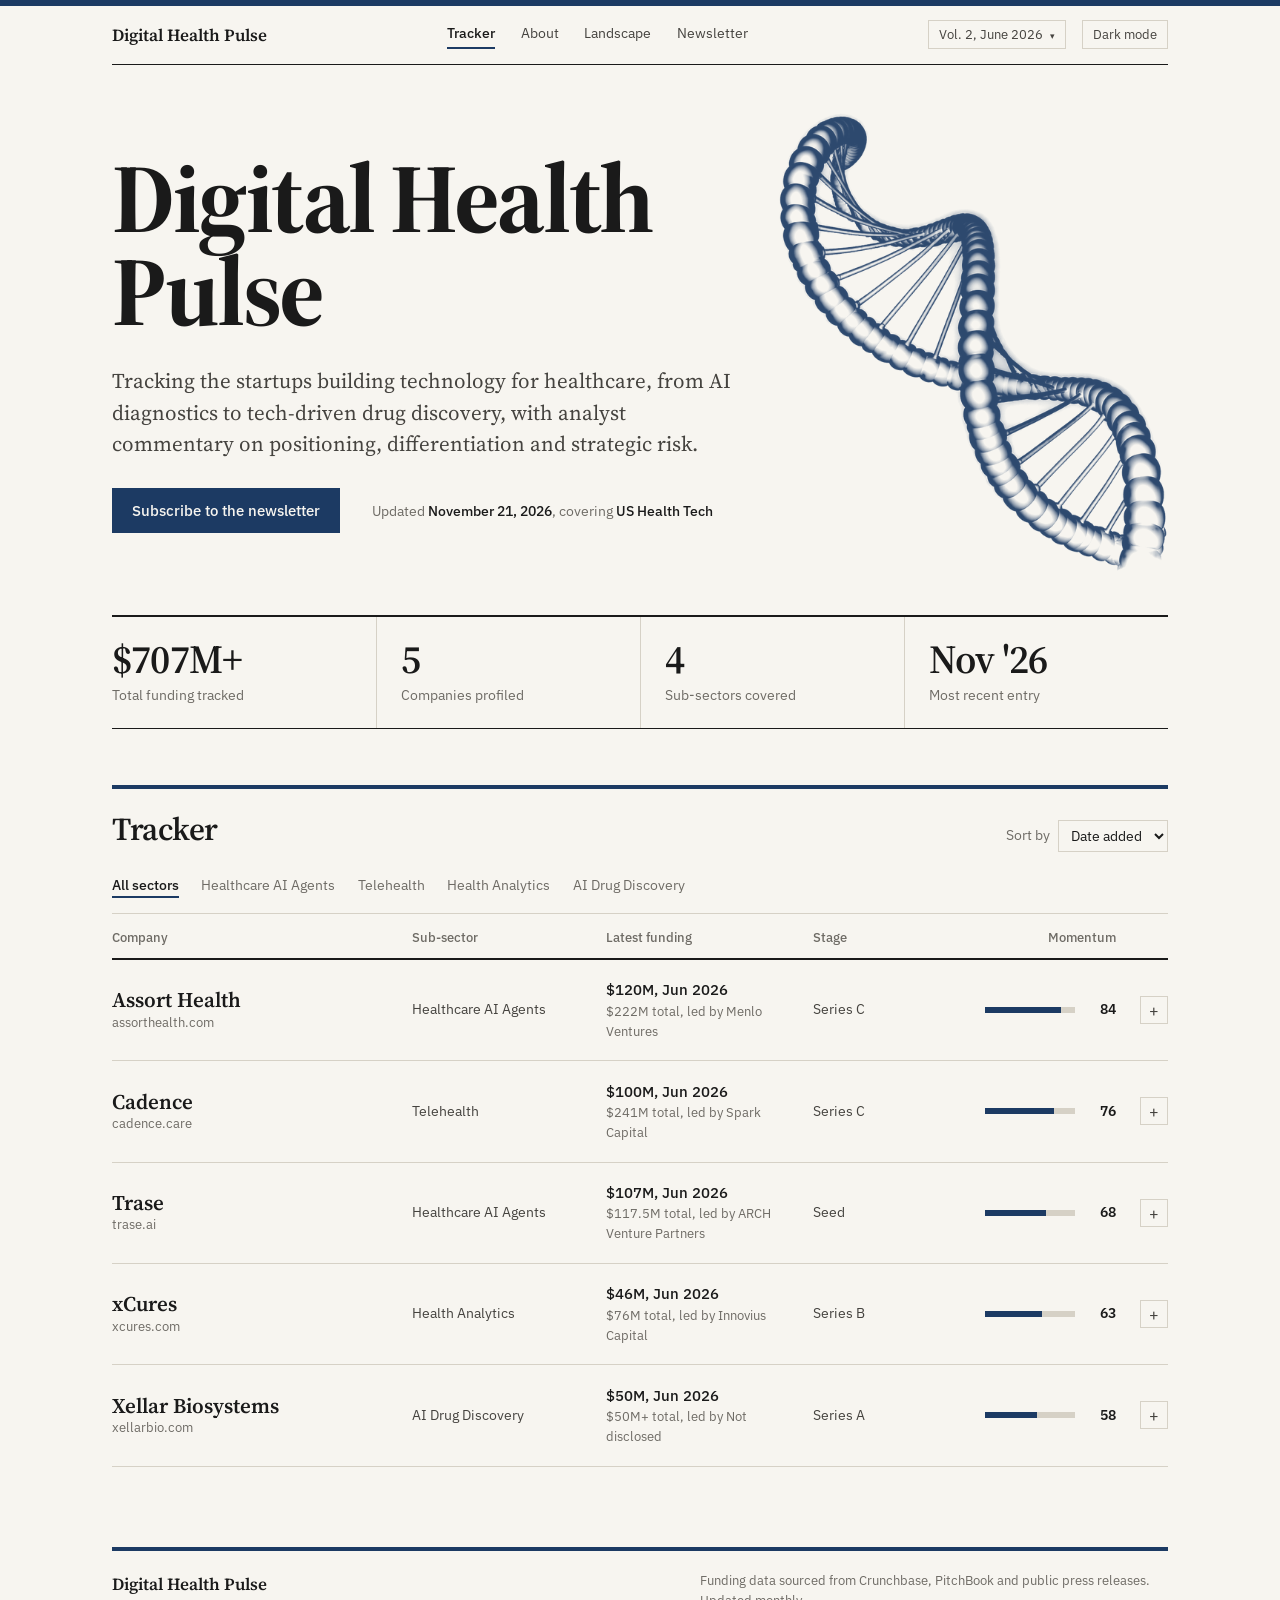
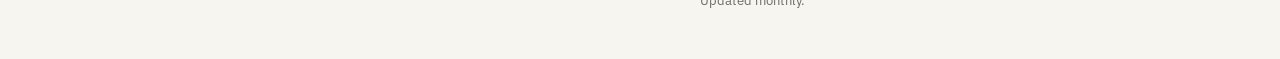
==== commit 9d60d2d4: "Apply editorial theme to all pages; larger helix with spiral entrance Shared theme.css/theme.js, lig" ====
--- a/index.html
+++ b/index.html
@@ -4,63 +4,12 @@
 <meta charset="UTF-8">
 <meta name="viewport" content="width=device-width, initial-scale=1.0">
 <title>Digital Health Pulse</title>
-<script>
-  // Apply the saved theme before the page paints, so there is no flash.
-  (function(){ try { var t = localStorage.getItem('dhpTheme'); if (t) document.documentElement.setAttribute('data-theme', t); } catch(e) {} })();
-</script>
 <link rel="preconnect" href="https://fonts.googleapis.com">
 <link rel="preconnect" href="https://fonts.gstatic.com" crossorigin>
 <link href="https://fonts.googleapis.com/css2?family=IBM+Plex+Sans:ital,wght@0,400;0,500;0,600;1,400&family=Source+Serif+4:ital,opsz,wght@0,8..60,400;0,8..60,600;0,8..60,700;1,8..60,400&display=swap" rel="stylesheet">
+<link rel="stylesheet" href="theme.css">
+<script src="theme.js"></script>
 <style>
-  *, *::before, *::after { box-sizing: border-box; margin: 0; padding: 0; }
-
-  /* Light mode: paper and navy ink */
-  :root {
-    --paper: #F7F5F0;
-    --paper-2: #EFECE4;
-    --ink: #1A1A1A;
-    --ink-2: #45433F;
-    --ink-3: #6E6B65;
-    --rule: #D6D1C6;
-    --navy: #1C3A63;
-    --serif: 'Source Serif 4', Georgia, serif;
-    --sans: 'IBM Plex Sans', 'Helvetica Neue', Arial, sans-serif;
-    color-scheme: light;
-  }
-  /* Dark mode: graphite and soft navy */
-  :root[data-theme="dark"] {
-    --paper: #141414; --paper-2: #1C1C1C;
-    --ink: #EDEBE6; --ink-2: #C2BFB8; --ink-3: #8A8780;
-    --rule: #2F2F2F; --navy: #8FB0DA;
-    color-scheme: dark;
-  }
-  @media (prefers-color-scheme: dark) {
-    :root:not([data-theme="light"]) {
-      --paper: #141414; --paper-2: #1C1C1C;
-      --ink: #EDEBE6; --ink-2: #C2BFB8; --ink-3: #8A8780;
-      --rule: #2F2F2F; --navy: #8FB0DA;
-      color-scheme: dark;
-    }
-  }
-
-  html { font-size: 16px; }
-  body { font-family: var(--sans); background: var(--paper); color: var(--ink); line-height: 1.55; font-variant-numeric: tabular-nums; -webkit-font-smoothing: antialiased; }
-  a { color: inherit; }
-  :focus-visible { outline: 2px solid var(--navy); outline-offset: 3px; }
-  .wrap { max-width: 1120px; margin: 0 auto; padding: 0 2rem; }
-
-  /* Masthead */
-  .masthead { border-top: 6px solid var(--navy); }
-  .topbar { display: flex; align-items: center; justify-content: space-between; gap: 1.5rem; padding: 0.9rem 0; border-bottom: 1px solid var(--ink); flex-wrap: wrap; }
-  .topbar-name { font-family: var(--serif); font-weight: 600; font-size: 17px; text-decoration: none; }
-  .nav { display: flex; align-items: center; gap: 1.6rem; flex-wrap: wrap; }
-  .nav a { font-size: 14px; color: var(--ink-2); text-decoration: none; padding: 2px 0; border-bottom: 2px solid transparent; }
-  .nav a:hover { color: var(--ink); }
-  .nav a.active { color: var(--ink); border-bottom-color: var(--navy); font-weight: 500; }
-  .tools { display: flex; align-items: center; gap: 1rem; }
-  .tool-btn { font-family: var(--sans); font-size: 13px; color: var(--ink-2); background: none; border: 1px solid var(--rule); padding: 5px 10px; cursor: pointer; }
-  .tool-btn:hover { border-color: var(--ink); color: var(--ink); }
-
   /* Volume picker */
   .vol-wrap { position: relative; }
   .vol-caret { font-size: 9px; margin-left: 4px; }
@@ -72,37 +21,25 @@
   .vol-item.active { color: var(--navy); font-weight: 600; }
   .vol-item-sub { color: var(--ink-3); font-weight: 400; }
 
-  /* Nameplate hero */
-  .hero { display: grid; grid-template-columns: minmax(0, 1fr) 300px; gap: 3rem; align-items: center; padding: 3.5rem 0 3rem; }
-  .nameplate { font-family: var(--serif); font-weight: 700; font-size: clamp(52px, 8.4vw, 104px); line-height: 0.95; letter-spacing: -0.025em; margin-bottom: 1.75rem; }
-  .hero-desc { font-family: var(--serif); font-size: 21px; line-height: 1.5; color: var(--ink-2); max-width: 34em; margin-bottom: 1.75rem; }
+  /* Nameplate hero with the helix */
+  .hero { display: grid; grid-template-columns: minmax(0, 1fr) 390px; gap: 2rem; align-items: center; padding: 3rem 0 2.75rem; }
+  .nameplate { font-family: var(--serif); font-weight: 700; font-size: clamp(52px, 7.8vw, 98px); line-height: 0.95; letter-spacing: -0.025em; margin-bottom: 1.75rem; }
+  .hero-desc { font-family: var(--serif); font-size: 21px; line-height: 1.5; color: var(--ink-2); max-width: 32em; margin-bottom: 1.75rem; }
   .vol-note { font-size: 15px; color: var(--ink-2); border-left: 3px solid var(--navy); padding-left: 12px; margin-bottom: 1.5rem; display: none; max-width: 40em; }
   .vol-note.show { display: block; }
   .hero-actions { display: flex; align-items: baseline; gap: 2rem; flex-wrap: wrap; }
-  .subscribe { display: inline-block; background: var(--navy); color: var(--paper); font-size: 15px; font-weight: 500; padding: 11px 20px; text-decoration: none; }
-  .subscribe:hover { background: var(--ink); }
   .hero-meta { font-size: 14px; color: var(--ink-3); }
   .hero-meta strong { color: var(--ink); font-weight: 500; }
-  .helix { width: 100%; aspect-ratio: 526 / 618; background: var(--navy); -webkit-mask: url(helix.png) center / contain no-repeat; mask: url(helix.png) center / contain no-repeat; opacity: 0.9; }
-
-  /* Stat strip: open columns between rules */
-  .stats { display: grid; grid-template-columns: repeat(4, 1fr); border-top: 2px solid var(--ink); border-bottom: 1px solid var(--ink); }
-  .stat { padding: 1.4rem 1.5rem 1.3rem; border-left: 1px solid var(--rule); }
-  .stat:first-child { border-left: none; padding-left: 0; }
-  .stat-num { font-family: var(--serif); font-weight: 600; font-size: 40px; line-height: 1; letter-spacing: -0.02em; margin-bottom: 6px; }
-  .stat-lbl { font-size: 14px; color: var(--ink-3); }
-
-  /* Tracker section */
-  .section { margin-top: 3.5rem; border-top: 4px solid var(--navy); padding-top: 1rem; }
-  .section-head { display: flex; justify-content: space-between; align-items: baseline; gap: 1.5rem; flex-wrap: wrap; margin-bottom: 1.25rem; }
-  .section-title { font-family: var(--serif); font-weight: 600; font-size: 34px; letter-spacing: -0.015em; }
+  .helix { width: 100%; aspect-ratio: 526 / 618; background: var(--navy); -webkit-mask: url(helix.png) center / contain no-repeat; mask: url(helix.png) center / contain no-repeat; opacity: 0.92; }
+
+  /* Tracker table */
+  .section-head { display: flex; justify-content: space-between; align-items: baseline; gap: 1.5rem; flex-wrap: wrap; }
   .sort-wrap { display: flex; align-items: center; gap: 8px; font-size: 14px; color: var(--ink-3); }
   select { font-family: var(--sans); font-size: 14px; color: var(--ink); background: var(--paper); border: 1px solid var(--rule); padding: 5px 8px; cursor: pointer; }
-  .filters { display: flex; gap: 1.4rem; flex-wrap: wrap; padding-bottom: 0.9rem; border-bottom: 1px solid var(--rule); margin-bottom: 0.25rem; }
+  .filters { display: flex; gap: 1.4rem; flex-wrap: wrap; padding-bottom: 0.9rem; border-bottom: 1px solid var(--rule); }
   .filter-btn { font-family: var(--sans); font-size: 14px; color: var(--ink-3); background: none; border: none; border-bottom: 2px solid transparent; padding: 2px 0; cursor: pointer; }
   .filter-btn:hover { color: var(--ink); }
   .filter-btn.active { color: var(--ink); border-bottom-color: var(--navy); font-weight: 500; }
-
   .cols { display: grid; grid-template-columns: 2.1fr 1.3fr 1.4fr 1fr 150px 32px; gap: 1.25rem; align-items: center; }
   .table-header { padding: 0.9rem 0 0.6rem; border-bottom: 2px solid var(--ink); font-size: 13px; font-weight: 500; color: var(--ink-3); }
   .table-header .r { text-align: right; }
@@ -111,10 +48,9 @@
   .row-head:hover .company-name { color: var(--navy); }
   .company-name { font-family: var(--serif); font-weight: 600; font-size: 21px; line-height: 1.2; }
   .company-url { font-size: 13px; color: var(--ink-3); }
-  .sector { font-size: 14px; color: var(--ink-2); }
+  .sector, .stage { font-size: 14px; color: var(--ink-2); }
   .funding-amount { font-size: 15px; font-weight: 500; }
   .funding-sub { font-size: 13px; color: var(--ink-3); }
-  .stage { font-size: 14px; color: var(--ink-2); }
   .momentum { display: flex; align-items: center; gap: 10px; justify-content: flex-end; }
   .bar { flex: 1; max-width: 90px; height: 6px; background: var(--rule); }
   .bar span { display: block; height: 100%; background: var(--navy); }
@@ -122,32 +58,27 @@
   .toggle-btn { width: 28px; height: 28px; border: 1px solid var(--rule); background: none; color: var(--ink-2); font-family: var(--sans); font-size: 16px; line-height: 1; cursor: pointer; justify-self: end; }
   .row-head:hover .toggle-btn { border-color: var(--ink); color: var(--ink); }
   .toggle-btn.open, .row-head:hover .toggle-btn.open { background: var(--navy); border-color: var(--navy); color: var(--paper); }
-
   .row-body { display: none; padding: 0.5rem 0 2rem; }
   .row-body.open { display: grid; grid-template-columns: minmax(0, 1fr) 260px; gap: 3rem; }
-  .take-title { font-family: var(--serif); font-weight: 600; font-size: 17px; margin-bottom: 0.5rem; }
   .take-text { font-family: var(--serif); font-size: 17px; line-height: 1.7; color: var(--ink-2); max-width: 38em; }
   .take-vol { font-size: 13px; color: var(--ink-3); margin-top: 1rem; }
-  .facts { border-top: 2px solid var(--ink); }
-  .fact { display: flex; justify-content: space-between; gap: 1rem; padding: 8px 0; border-bottom: 1px solid var(--rule); font-size: 14px; }
-  .fact dt { color: var(--ink-3); }
-  .fact dd { text-align: right; font-weight: 500; }
-
-  footer { margin-top: 5rem; border-top: 4px solid var(--navy); padding: 1.25rem 0 3rem; display: flex; justify-content: space-between; gap: 2rem; flex-wrap: wrap; }
-  .footer-name { font-family: var(--serif); font-weight: 600; font-size: 17px; }
-  .footer-note { font-size: 13px; color: var(--ink-3); max-width: 36em; }
-
-  /* One quiet entrance: the top rule draws across, then the nameplate settles in */
+  .row-body .facts { border-top: 2px solid var(--ink); }
+
+  /* First visit: the helix spirals in while the rules draw */
   @media (prefers-reduced-motion: no-preference) {
-    .js-intro .masthead { border-top-color: transparent; position: relative; }
-    .js-intro .masthead::before { content: ""; position: absolute; top: -6px; left: 0; height: 6px; width: 0; background: var(--navy); animation: drawRule 0.7s cubic-bezier(.6,0,.2,1) forwards; }
-    .js-intro .hero { opacity: 0; animation: settle 0.6s ease 0.45s forwards; }
-    @keyframes drawRule { to { width: 100%; } }
-    @keyframes settle { from { opacity: 0; transform: translateY(6px); } to { opacity: 1; transform: none; } }
-  }
-
+    .js-intro .helix { animation: spiralIn 2s cubic-bezier(.16,.84,.24,1) 0.15s both; }
+    @keyframes spiralIn {
+      0%   { opacity: 0;    transform: rotate(-260deg) scale(0.2); }
+      55%  { opacity: 0.92; }
+      100% { opacity: 0.92; transform: rotate(0deg) scale(1); }
+    }
+  }
+
+  @media (max-width: 960px) {
+    .hero { grid-template-columns: 1fr 260px; }
+  }
   @media (max-width: 860px) {
-    .hero { grid-template-columns: 1fr 160px; gap: 1.5rem; }
+    .hero { grid-template-columns: 1fr 200px; gap: 1.5rem; }
     .hero-desc { font-size: 18px; }
     .cols { grid-template-columns: 1fr auto 32px; }
     .hide-sm { display: none; }
@@ -155,23 +86,15 @@
     .row-body.open { grid-template-columns: 1fr; gap: 1.5rem; }
   }
   @media (max-width: 600px) {
-    .wrap { padding: 0 1.1rem; }
-    .hero { grid-template-columns: 1fr; padding-top: 2.5rem; }
-    .helix { display: none; }
-    .stats { grid-template-columns: repeat(2, 1fr); }
-    .stat:nth-child(3) { border-left: none; padding-left: 0; }
-    .stat:nth-child(n+3) { border-top: 1px solid var(--rule); }
-    .stat-num { font-size: 32px; }
+    .hero { grid-template-columns: 1fr; padding-top: 1.5rem; }
+    .helix { order: -1; width: 62%; justify-self: center; margin-bottom: -0.5rem; }
     .momentum .bar { display: none; }
   }
 </style>
 </head>
 <body>
-<script>
-  // Play the entrance once per visit.
-  (function(){ try { if (!sessionStorage.getItem('dhpIntroSeen')) { document.documentElement.classList.add('js-intro'); sessionStorage.setItem('dhpIntroSeen','1'); } } catch(e) {} })();
-</script>
-<header class="masthead">
+<header>
+  <div class="rule top" style="--d:0s"></div>
   <div class="wrap">
     <div class="topbar">
       <a href="index.html" class="topbar-name">Digital Health Pulse</a>
@@ -189,31 +112,36 @@
         <button class="tool-btn" id="theme-btn" onclick="toggleTheme()">Dark mode</button>
       </div>
     </div>
+    <div class="rule" style="--d:0.2s"></div>
   </div>
 </header>
 
 <main class="wrap">
   <section class="hero">
-    <div>
+    <div class="settle" style="--d:0.55s">
       <h1 class="nameplate">Digital Health Pulse</h1>
       <p class="vol-note" id="vol-note"></p>
       <p class="hero-desc">Tracking the startups building technology for healthcare, from AI diagnostics to tech-driven drug discovery, with analyst commentary on positioning, differentiation and strategic risk.</p>
       <div class="hero-actions">
-        <a href="newsletter.html" class="subscribe">Subscribe to the newsletter</a>
+        <a href="newsletter.html" class="btn">Subscribe to the newsletter</a>
         <p class="hero-meta">Updated <strong id="hero-updated">April 12, 2026</strong>, covering <strong id="hero-coverage">US Health Tech</strong></p>
       </div>
     </div>
     <div class="helix" role="img" aria-label="DNA helix"></div>
   </section>
 
-  <div class="stats">
+  <div class="rule mid" style="--d:0.75s"></div>
+  <div class="stats settle" style="--d:1s">
     <div class="stat"><div class="stat-num" id="stat-funding">$1.9B+</div><div class="stat-lbl">Total funding tracked</div></div>
     <div class="stat"><div class="stat-num" id="stat-count">5</div><div class="stat-lbl">Companies profiled</div></div>
     <div class="stat"><div class="stat-num" id="stat-sectors">5</div><div class="stat-lbl">Sub-sectors covered</div></div>
     <div class="stat"><div class="stat-num" id="stat-recent">Apr '26</div><div class="stat-lbl">Most recent entry</div></div>
   </div>
+  <div class="rule" style="--d:0.9s"></div>
 
   <section class="section">
+    <div class="rule navy" style="--d:1.05s"></div>
+    <div class="settle" style="--d:1.2s">
     <div class="section-head">
       <h2 class="section-title">Tracker</h2>
       <label class="sort-wrap">Sort by
@@ -236,11 +164,15 @@
       <span></span>
     </div>
     <div id="cards-container"></div>
+    </div>
   </section>
 
-  <footer>
-    <div class="footer-name">Digital Health Pulse</div>
-    <p class="footer-note">Funding data sourced from Crunchbase, PitchBook and public press releases. Updated monthly.</p>
+  <footer class="site-foot">
+    <div class="rule navy"></div>
+    <div class="foot-inner">
+      <div class="footer-name">Digital Health Pulse</div>
+      <p class="footer-note">Funding data sourced from Crunchbase, PitchBook and public press releases. Updated monthly.</p>
+    </div>
   </footer>
 </main>
 
@@ -269,7 +201,7 @@
       </div>
       <div class="row-body" id="body-${i}">
         <div>
-          <h3 class="take-title">Analyst take</h3>
+          <h3 class="sub-title">Analyst take</h3>
           <p class="take-text">${c.take}</p>
           <p class="take-vol">${volText(c.volume)}</p>
         </div>
@@ -357,20 +289,6 @@
   setVolume(q==='all' ? 'all' : (volumes.some(v=>String(v.number)===q) ? Number(q) : latest));
 });
 
-// Light/dark toggle. With no saved choice, the site follows the visitor's device.
-function isDark(){
-  const t=document.documentElement.getAttribute('data-theme');
-  return t ? t==='dark' : window.matchMedia('(prefers-color-scheme: dark)').matches;
-}
-function syncThemeBtn(){ document.getElementById('theme-btn').textContent = isDark() ? 'Light mode' : 'Dark mode'; }
-function toggleTheme(){
-  const next = isDark() ? 'light' : 'dark';
-  document.documentElement.setAttribute('data-theme', next);
-  try { localStorage.setItem('dhpTheme', next); } catch(e) {}
-  syncThemeBtn();
-}
-syncThemeBtn();
-window.matchMedia('(prefers-color-scheme: dark)').addEventListener('change', syncThemeBtn);
 </script>
 </body>
 </html>
--- a/theme.css
+++ b/theme.css
@@ -0,0 +1,108 @@
+/* Digital Health Pulse shared theme: editorial print style.
+   Every page loads this file, so colors, fonts and lines change in one place. */
+
+*, *::before, *::after { box-sizing: border-box; margin: 0; padding: 0; }
+
+/* Light mode (default): paper and navy ink */
+:root {
+  --paper: #F7F5F0;
+  --paper-2: #EFECE4;
+  --ink: #1A1A1A;
+  --ink-2: #45433F;
+  --ink-3: #6E6B65;
+  --rule: #D6D1C6;
+  --navy: #1C3A63;
+  --up: #2F6B45;
+  --down: #9A3B2E;
+  --serif: 'Source Serif 4', Georgia, serif;
+  --sans: 'IBM Plex Sans', 'Helvetica Neue', Arial, sans-serif;
+  color-scheme: light;
+}
+/* Dark mode: only when the visitor switches to it */
+:root[data-theme="dark"] {
+  --paper: #141414; --paper-2: #1C1C1C;
+  --ink: #EDEBE6; --ink-2: #C2BFB8; --ink-3: #8A8780;
+  --rule: #2F2F2F; --navy: #8FB0DA;
+  --up: #7FBF95; --down: #E08A7C;
+  color-scheme: dark;
+}
+
+html { font-size: 16px; overflow-x: clip; }
+body { font-family: var(--sans); background: var(--paper); color: var(--ink); line-height: 1.55; font-variant-numeric: tabular-nums; -webkit-font-smoothing: antialiased; }
+a { color: inherit; }
+:focus-visible { outline: 2px solid var(--navy); outline-offset: 3px; }
+.wrap { max-width: 1120px; margin: 0 auto; padding: 0 2rem; }
+
+/* Rules: real elements so they can draw across on the first visit */
+.rule { height: 1px; background: var(--ink); transform-origin: left center; }
+.rule.thin { background: var(--rule); }
+.rule.mid { height: 2px; }
+.rule.navy { height: 4px; background: var(--navy); }
+.rule.top { height: 6px; background: var(--navy); }
+
+/* Masthead */
+.topbar { display: flex; align-items: center; justify-content: space-between; gap: 1.5rem; padding: 0.9rem 0; flex-wrap: wrap; }
+.topbar-name { font-family: var(--serif); font-weight: 600; font-size: 17px; text-decoration: none; }
+.nav { display: flex; align-items: center; gap: 1.6rem; flex-wrap: wrap; }
+.nav a { font-size: 14px; color: var(--ink-2); text-decoration: none; padding: 2px 0; border-bottom: 2px solid transparent; }
+.nav a:hover { color: var(--ink); }
+.nav a.active { color: var(--ink); border-bottom-color: var(--navy); font-weight: 500; }
+.tools { display: flex; align-items: center; gap: 1rem; }
+.tool-btn { font-family: var(--sans); font-size: 13px; color: var(--ink-2); background: none; border: 1px solid var(--rule); padding: 5px 10px; cursor: pointer; text-decoration: none; display: inline-block; }
+.tool-btn:hover { border-color: var(--ink); color: var(--ink); }
+
+/* Page header used by About, Landscape and Newsletter */
+.page-head { padding: 3.5rem 0 2.5rem; }
+.page-title { font-family: var(--serif); font-weight: 700; font-size: clamp(42px, 6.4vw, 76px); line-height: 1; letter-spacing: -0.022em; margin-bottom: 1.25rem; }
+.page-desc { font-family: var(--serif); font-size: 20px; line-height: 1.55; color: var(--ink-2); max-width: 36em; }
+.page-meta { font-size: 14px; color: var(--ink-3); margin-top: 1.25rem; }
+.page-meta strong { color: var(--ink); font-weight: 500; }
+
+/* Sections */
+.section { margin-top: 3.5rem; }
+.section-title { font-family: var(--serif); font-weight: 600; font-size: 32px; letter-spacing: -0.015em; padding-top: 1rem; margin-bottom: 1.25rem; }
+.sub-title { font-family: var(--serif); font-weight: 600; font-size: 20px; margin-bottom: 0.75rem; }
+
+/* Buttons and links */
+.btn { display: inline-block; background: var(--navy); color: var(--paper); font-family: var(--sans); font-size: 15px; font-weight: 500; padding: 11px 20px; text-decoration: none; border: none; cursor: pointer; }
+.btn:hover { background: var(--ink); }
+.text-link { color: var(--navy); text-decoration: underline; text-decoration-thickness: 1px; text-underline-offset: 3px; }
+.text-link:hover { text-decoration-thickness: 2px; }
+
+/* Stat strip */
+.stats { display: grid; grid-template-columns: repeat(4, 1fr); }
+.stat { padding: 1.4rem 1.5rem 1.3rem; border-left: 1px solid var(--rule); }
+.stat:first-child { border-left: none; padding-left: 0; }
+.stat-num { font-family: var(--serif); font-weight: 600; font-size: 40px; line-height: 1; letter-spacing: -0.02em; margin-bottom: 6px; }
+.stat-lbl { font-size: 14px; color: var(--ink-3); }
+
+/* Fact lists (label left, value right) */
+.facts { margin: 0; }
+.fact { display: flex; justify-content: space-between; gap: 1rem; padding: 8px 0; border-bottom: 1px solid var(--rule); font-size: 14px; }
+.fact dt { color: var(--ink-3); }
+.fact dd { text-align: right; font-weight: 500; }
+
+footer.site-foot { margin-top: 5rem; }
+.foot-inner { padding: 1.25rem 0 3rem; display: flex; justify-content: space-between; gap: 2rem; flex-wrap: wrap; }
+.footer-name { font-family: var(--serif); font-weight: 600; font-size: 17px; }
+.footer-note { font-size: 13px; color: var(--ink-3); max-width: 36em; }
+
+/* First visit: rules draw across, then the page settles in */
+@media (prefers-reduced-motion: no-preference) {
+  .js-intro .rule { transform: scaleX(0); animation: drawRule 0.9s cubic-bezier(.65,0,.2,1) forwards; animation-delay: var(--d, 0s); }
+  .js-intro .settle { opacity: 0; animation: settle 0.7s ease forwards; animation-delay: var(--d, 0.5s); }
+  @keyframes drawRule { to { transform: scaleX(1); } }
+  @keyframes settle { from { opacity: 0; transform: translateY(8px); } to { opacity: 1; transform: none; } }
+}
+
+@media (max-width: 860px) {
+  .page-desc { font-size: 18px; }
+}
+@media (max-width: 600px) {
+  .wrap { padding: 0 1.1rem; }
+  .page-head { padding-top: 2.5rem; }
+  .stats { grid-template-columns: repeat(2, 1fr); }
+  .stat:nth-child(3) { border-left: none; padding-left: 0; }
+  .stat:nth-child(n+3) { border-top: 1px solid var(--rule); }
+  .stat-num { font-size: 32px; }
+}
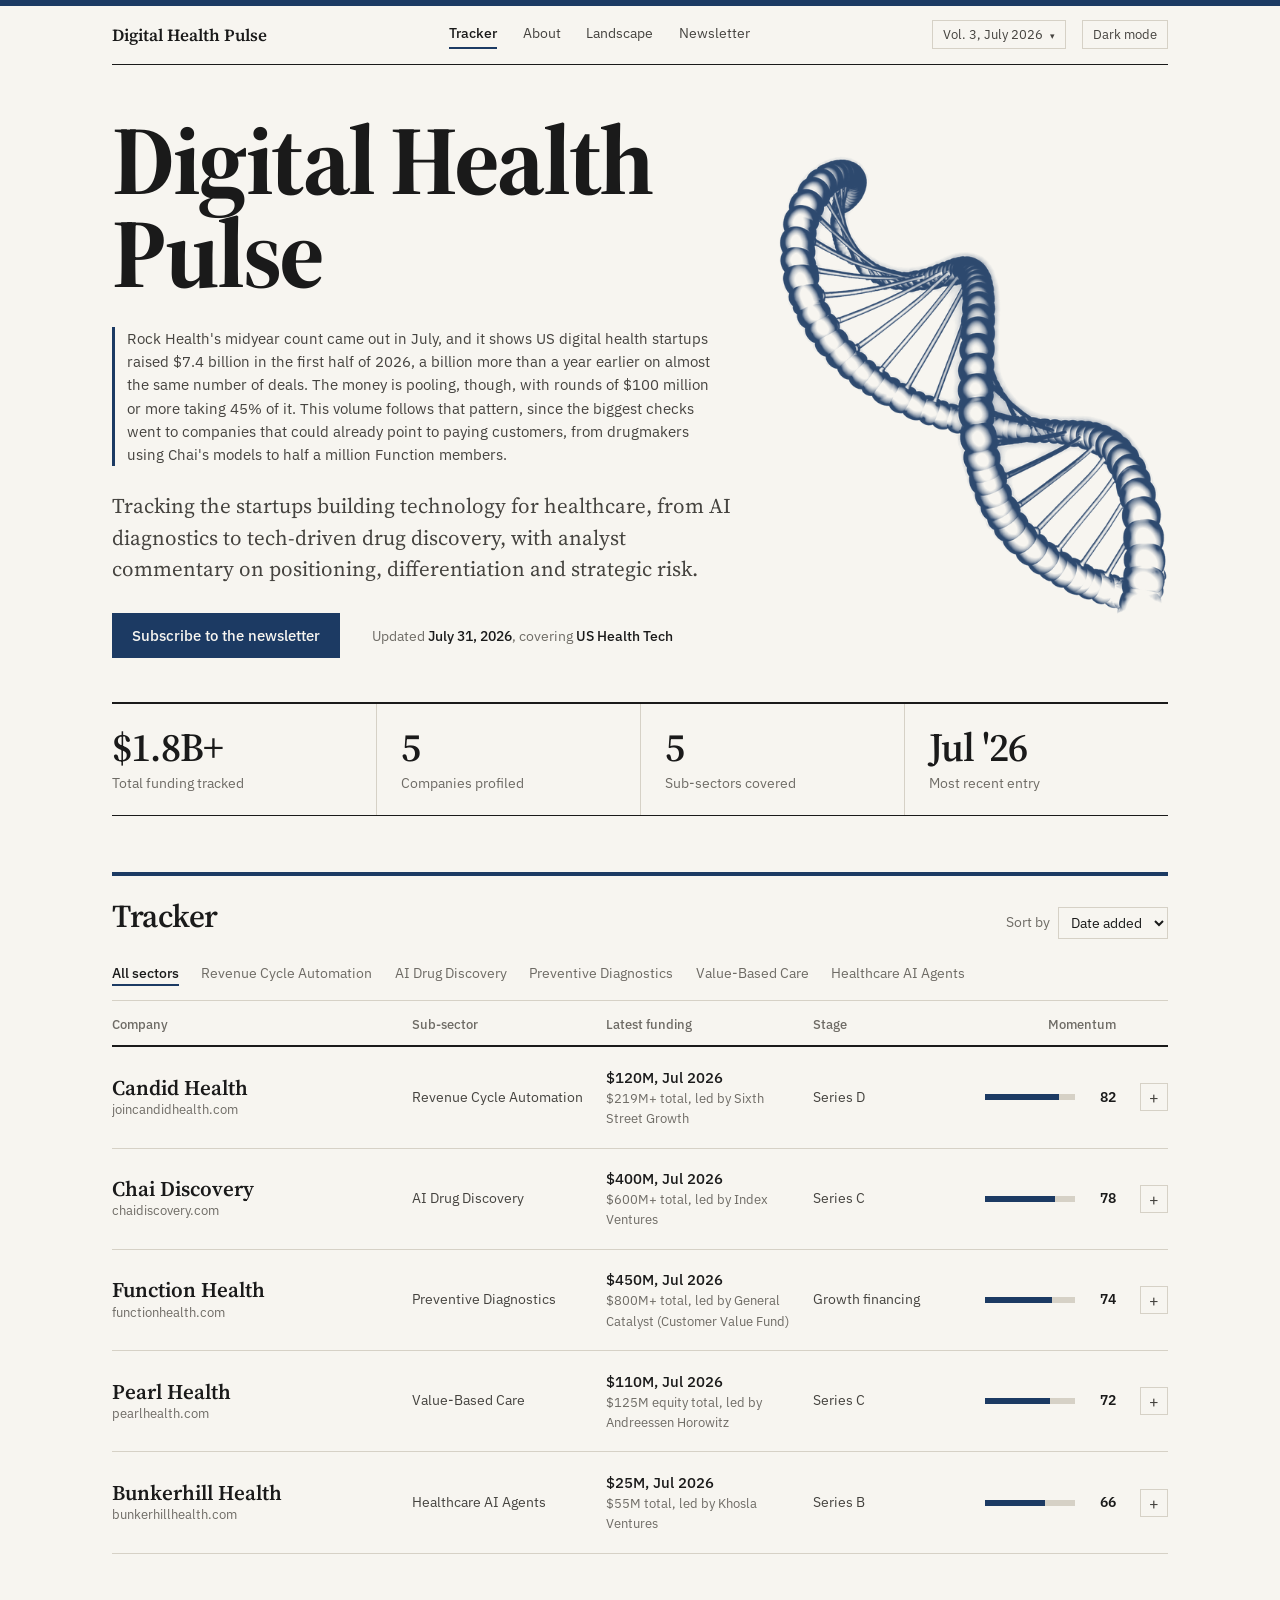
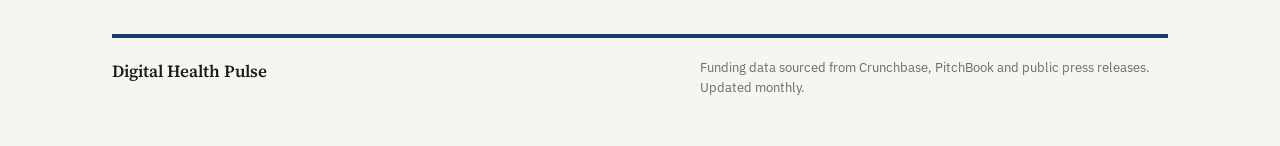
==== commit 7e715b9d: "Add Vol. 3 (July 2026), date Vol. 2 as June, clean Landscape data - Five July companies: Candid Heal" ====
--- a/index.html
+++ b/index.html
@@ -273,6 +273,8 @@
   filtered=[...companies];
   document.getElementById('vol-badge').innerHTML=`${volLabel(v)} <span class="vol-caret">&#9662;</span>`;
   const note=document.getElementById('vol-note');
+  const upd=(v&&v.updated)||(n==='all'&&volumes.length?volumes[volumes.length-1].updated:null);
+  if(upd) document.getElementById('hero-updated').textContent=upd;
   if(v && v.note){ note.textContent=v.note; note.classList.add('show'); } else { note.textContent=''; note.classList.remove('show'); }
   try{ history.replaceState(null,'',n==='all'?'?vol=all':`?vol=${n}`); }catch(e){}
   document.querySelector('.sort-wrap select').value='default';
